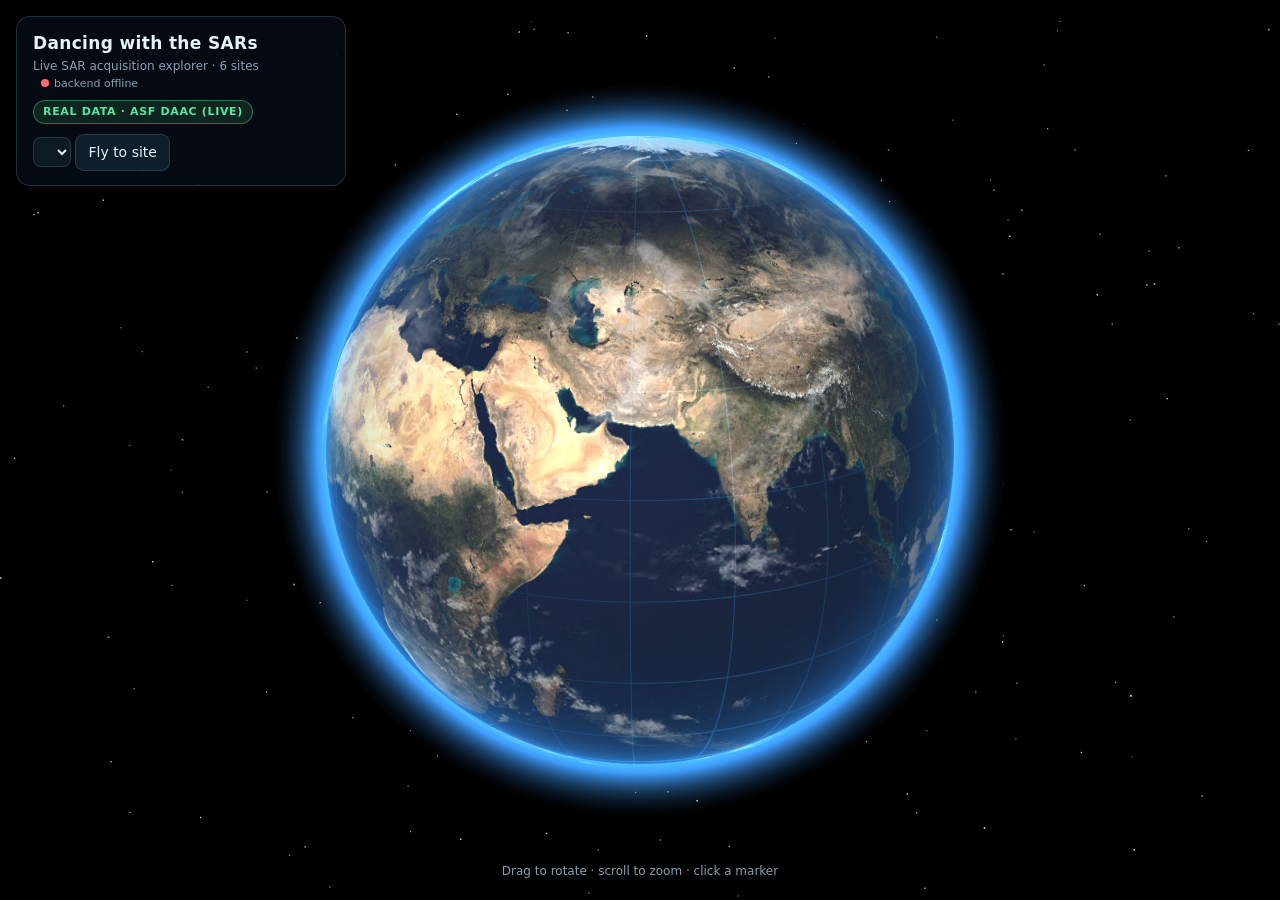
==== frontend/index.html @ d41fe9fa "Initial commit" ====
<!DOCTYPE html>
<html lang="en"><head><meta charset="utf-8">
<meta name="viewport" content="width=device-width,initial-scale=1">
<meta name="description" content="Interactive 3D globe exploring real Sentinel-1 / NISAR SAR acquisitions and NASA OPERA surface-water imagery.">
<meta name="theme-color" content="#04070d">
<link rel="icon" href="data:image/svg+xml,%3Csvg xmlns='http://www.w3.org/2000/svg' viewBox='0 0 32 32'%3E%3Ccircle cx='16' cy='16' r='14' fill='%2304070d' stroke='%235fd4ff' stroke-width='2'/%3E%3Cpath d='M4 16h24M16 4a18 18 0 010 24M16 4a18 18 0 000 24' stroke='%235fd4ff' fill='none'/%3E%3C/svg%3E">
<title>Dancing with the SARs · 3D Earth Change Explorer</title>
<style>

:root{--bg:#04070d;--ink:#e6f1f8;--mut:#86a0b3;--acc:#5fd4ff;--glass:rgba(9,17,29,.64);--line:rgba(120,190,230,.2)}
*{box-sizing:border-box}
html,body{margin:0;height:100%;background:var(--bg);color:var(--ink);font:14px/1.45 system-ui,-apple-system,"Segoe UI",Roboto,sans-serif;overflow:hidden}
#gl{position:fixed;inset:0;display:block;cursor:grab;touch-action:none}
#gl:active{cursor:grabbing}
.glass{position:fixed;background:var(--glass);backdrop-filter:blur(14px);-webkit-backdrop-filter:blur(14px);border:1px solid var(--line);border-radius:14px;padding:14px 16px}
#head{top:16px;left:16px;max-width:330px}
h1{margin:0 0 2px;font-size:17px;letter-spacing:.02em}
.sub{color:var(--mut);font-size:12px}
#badge{display:inline-block;margin-top:8px;padding:3px 9px;border-radius:99px;font-size:11px;font-weight:600;letter-spacing:.06em;background:rgba(255,184,64,.14);color:#ffb840;border:1px solid rgba(255,184,64,.4)}
#badge.real{background:rgba(80,230,150,.12);color:#58e6a0;border-color:rgba(80,230,150,.4)}
.btn{font:inherit;color:var(--ink);background:rgba(95,212,255,.1);border:1px solid var(--line);border-radius:9px;padding:7px 12px;cursor:pointer;transition:.2s}
.btn:hover{background:rgba(95,212,255,.22)}
.btn.on{background:var(--acc);color:#02121c;border-color:var(--acc);font-weight:600}
#head .btn{margin:10px 6px 0 0}
#side{top:16px;right:16px;width:min(330px,calc(100vw - 32px));opacity:0;pointer-events:none;transform:translateX(24px);transition:.5s}
#side.show{opacity:1;pointer-events:auto;transform:none}
#modes{display:flex;gap:6px;margin-bottom:10px}
#modes .btn{flex:1;padding:6px 4px;font-size:12px}
#map{width:100%;aspect-ratio:1;border-radius:10px;display:block;border:1px solid var(--line);background:#000}
#chart{width:100%;height:96px;margin-top:10px;display:block}
.leg{display:flex;flex-wrap:wrap;gap:4px 12px;margin:8px 0 0;font-size:11px;color:var(--mut)}
.leg i{display:inline-block;width:10px;height:10px;border-radius:3px;margin-right:5px;vertical-align:-1px}
#cap{margin:10px 0 0;font-size:12.5px}
.note{margin:8px 0 0;font-size:11px;color:var(--mut)}
#time{left:50%;bottom:18px;transform:translateX(-50%);width:min(640px,calc(100vw - 32px));display:flex;align-items:center;gap:14px;opacity:0;pointer-events:none;transition:.5s}
#time.show{opacity:1;pointer-events:auto}
#date{min-width:96px;font-variant-numeric:tabular-nums;font-weight:600}
input[type=range]{flex:1;accent-color:var(--acc)}
#lbl{position:fixed;pointer-events:none;font-size:12px;padding:3px 9px;border-radius:7px;background:var(--glass);border:1px solid var(--line);transform:translate(14px,-50%);white-space:nowrap}
#hint{position:fixed;left:50%;bottom:20px;transform:translateX(-50%);color:var(--mut);font-size:12px;transition:.5s}
@media(max-width:760px){#side{top:auto;bottom:84px;right:16px;left:16px;width:auto;max-height:46vh;overflow:auto}#map{max-height:30vh;width:auto;margin:auto}#head{max-width:calc(100vw - 32px)}}

select,.rng{font:inherit;color:var(--ink);background:rgba(95,212,255,.08);border:1px solid var(--line);border-radius:8px;padding:5px 8px}
#pill{display:inline-block;margin-left:8px;font-size:11px;color:var(--mut)}#pill i{display:inline-block;width:8px;height:8px;border-radius:50%;background:#ff6b6b;margin-right:5px}#pill.on i{background:#58e6a0}
.row{display:flex;gap:8px;align-items:center;margin:8px 0}.row .btn{flex:1}
.kpi{display:grid;grid-template-columns:1fr 1fr;gap:8px;margin-top:8px}.kpi div{background:rgba(95,212,255,.07);border:1px solid var(--line);border-radius:9px;padding:8px 10px;font-size:11px;color:var(--mut)}.kpi b{display:block;font-size:18px;color:var(--ink)}
.bar{height:8px;border-radius:5px;background:linear-gradient(90deg,#b2182b,#f7f7f7,#2166ac);margin-top:10px}.bl{display:flex;justify-content:space-between;font-size:10px;color:var(--mut)}
#asfl{font-size:11px;max-height:110px;overflow:auto;margin-top:6px;color:var(--mut)}#asfl div{padding:3px 0;border-bottom:1px solid var(--line)}
.lbl{position:fixed;pointer-events:none;font-size:12px;padding:3px 9px;border-radius:7px;background:var(--glass);border:1px solid var(--line);transform:translate(14px,-50%);white-space:nowrap}
#side{max-height:calc(100vh - 32px);overflow:auto}

.kpi3{grid-template-columns:repeat(3,1fr)}
.kpi b{font-size:16px}
.card{margin-top:10px;background:rgba(95,212,255,.06);border:1px solid var(--line);border-radius:10px;padding:9px 11px;font-size:12px}
.card h3{margin:0 0 5px;font-size:11px;letter-spacing:.08em;text-transform:uppercase;color:var(--acc);font-weight:600}
.card dl{display:grid;grid-template-columns:auto 1fr;gap:2px 10px;margin:0}.card dt{color:var(--mut)}.card dd{margin:0;word-break:break-all}
.card a{color:var(--acc)}
.about{font-size:12px;color:var(--mut);margin:0 0 8px}
.tag{display:inline-block;font-size:10px;padding:1px 7px;border-radius:99px;border:1px solid var(--line);color:var(--mut);margin-left:6px}
#time{flex-direction:column;align-items:stretch;gap:6px;width:min(720px,calc(100vw - 32px))}
#time .tr{display:flex;align-items:center;gap:12px;font-size:12px}
#time .tr label{width:38px;color:var(--mut)}
#time .tr span{min-width:92px;font-variant-numeric:tabular-nums;font-weight:600;text-align:right}
#load{font-size:12px;color:var(--mut);margin:8px 0}
.dot{display:inline-block;width:9px;height:9px;border-radius:2px;margin-right:5px;vertical-align:-1px}

#fmodes{display:flex;gap:6px;margin:6px 0}#fmodes .btn{flex:1;padding:5px 2px;font-size:11px}
#prog{font-size:11px;color:var(--mut);margin:6px 0}
#fchart{width:100%;height:110px;display:block;margin-top:8px}
.chk{font-size:11px;color:var(--mut);display:flex;gap:6px;align-items:center;margin:4px 0}
.chg{color:#ff6b5e}.gain{color:#58e6a0}.warn{color:#ffb840}
.btn:disabled{opacity:.5;cursor:wait}.btn:focus-visible,select:focus-visible,input:focus-visible{outline:2px solid var(--acc);outline-offset:2px}
#err{position:fixed;inset:0;display:none;align-items:center;justify-content:center;text-align:center;padding:24px;background:var(--bg);z-index:9}#err.show{display:flex}
@media(min-width:761px){#time{left:calc(50% - 165px);width:min(720px,calc(100vw - 378px))}}   /* keep clear of the 330px side panel */
@media(max-width:760px){#side{bottom:118px;max-height:44vh}#head{padding:10px 12px}}   /* declared last so it beats the generic #side max-height */
@media(prefers-reduced-motion:reduce){*{transition:none!important}}
</style></head>
<body>
<noscript><p style="padding:24px">This explorer needs JavaScript and WebGL.</p></noscript>
<div id="err" role="alert"><div><h1>WebGL is unavailable</h1><p class="sub">This 3D globe needs a browser with WebGL enabled. Try a current version of Chrome, Edge, Firefox or Safari, or enable hardware acceleration.</p></div></div>
<canvas id="gl" aria-label="3D globe of study sites"></canvas>
<div id="head" class="glass">
  <h1>Dancing with the SARs</h1>
  <div class="sub">Live SAR acquisition explorer · 6 sites <span id="pill"><i></i><span>connecting…</span></span></div>
  <span id="badge" class="real">REAL DATA · ASF DAAC (LIVE)</span><br>
  <select id="sites" aria-label="Study site"></select>
  <button class="btn" id="goto">Fly to site</button><button class="btn" id="back" hidden>← Globe</button>
</div>

<div id="side" class="glass">
  <h1 id="sname" style="font-size:15px;margin-bottom:4px"></h1>
  <p class="about" id="about"></p>
  <div id="load"></div>
  <div id="body" hidden>
    <canvas id="map" width="768" height="768" role="img" aria-label="Site map with satellite footprints and NASA imagery"></canvas>
    <div class="leg" id="leg"></div>
    <div class="card" id="anim">
      <h3>Real-data animation · NASA GIBS</h3>
      <div id="fmodes">
        <button class="btn" data-m="sar">SAR backscatter</button>
        <button class="btn on" data-m="wtr">Water</button>
        <button class="btn" data-m="chg">Change</button>
      </div>
      <label class="chk"><input type="checkbox" id="bgOpt"> Optical context (MODIS true colour, same day)</label>
      <div class="row"><button class="btn" id="loadF">Load frames for this period</button></div>
      <div id="prog"></div>
      <div id="fctl" hidden>
        <div class="row"><input type="range" id="fs" aria-label="Animation frame" min="0" max="0" value="0" step="1" style="flex:1"><span id="fd" style="font-size:12px;min-width:84px;text-align:right"></span></div>
        <div class="leg" id="fleg"></div>
        <div id="fstat" style="margin-top:8px"></div>
        <canvas id="fchart"></canvas>
      </div>
      <p class="note">Source: NASA GIBS · OPERA DSWx-S1 &amp; RTC-S1 (NASA JPL), contains modified Copernicus Sentinel data (ESA). SAR and Water modes show NASA’s rendering unmodified; Change is computed from consecutive NASA water maps on pixels valid in both. Frames use ~58 m pixels; compare only like-for-like geometry (same orbit track) for the most reliable change.</p>
    </div>
    <div class="kpi kpi3"><div>Acquisitions<b id="k1">–</b></div><div>Avg revisit<b id="k2">–</b></div><div>Span<b id="k3">–</b></div></div>
    <canvas id="chart"></canvas>
    <div class="card" id="between"></div>
    <div class="card" id="acq"></div>
  </div>
  <p class="note" id="note"></p>
</div>

<div id="time" class="glass">
  <div class="tr"><button class="btn" id="play" aria-label="Play or pause the animation">▶</button>
    <label>From</label><input type="range" id="sa" aria-label="Period start" min="0" max="0" value="0" step="1"><span id="da"></span></div>
  <div class="tr"><span style="min-width:36px;visibility:hidden">.</span>
    <label>To</label><input type="range" id="sb" aria-label="Period end" min="0" max="0" value="0" step="1"><span id="db"></span></div>
</div>
<div id="hint">Drag to rotate · scroll to zoom · click a marker</div>

<script src="vendor/three.min.js"></script>
<script>
const API_BASE = location.protocol==='file:' ? 'http://127.0.0.1:8000' : '';
const TEX = 'assets/textures/';
const D2R = Math.PI/180, $ = id => document.getElementById(id);
const esc = v => String(v==null?'':v).replace(/[&<>"']/g,c=>({'&':'&amp;','<':'&lt;','>':'&gt;','"':'&quot;',"'":'&#39;'}[c]));
const safeUrl = u => /^https?:\/\//i.test(u||'') ? esc(u) : '';
const P = (lat,lon,r=1) => new THREE.Vector3(r*Math.cos(lat*D2R)*Math.sin(lon*D2R), r*Math.sin(lat*D2R), r*Math.cos(lat*D2R)*Math.cos(lon*D2R));
const prep = s => {const [w,so,e,n]=s.bbox.split(',').map(Number); return {...s,b:{w,s:so,e,n}};};
let SITES = [];

/* ---------- renderer / scene ---------- */
let renderer;
try{ renderer = new THREE.WebGLRenderer({canvas:$('gl'), antialias:true}); }
catch(e){ $('err').classList.add('show'); throw e; }
renderer.setPixelRatio(Math.min(devicePixelRatio,2));
const scene = new THREE.Scene();
const cam = new THREE.PerspectiveCamera(45, 1, .0008, 200);
const aniso = renderer.capabilities.getMaxAnisotropy();
const dark = () => {const t=new THREE.DataTexture(new Uint8Array([3,8,16,255]),1,1,THREE.RGBAFormat);t.needsUpdate=true;return t;};
const loadTex = (file,u,key) => new THREE.TextureLoader().load(TEX+file, t=>{t.anisotropy=aniso;t.generateMipmaps=true;t.minFilter=THREE.LinearMipmapLinearFilter;u[key].value=t;});

const SUN = new THREE.Vector3(.8,.4,.6).normalize();
const U = {uDay:{value:dark()},uSpec:{value:dark()},uNight:{value:dark()},uSun:{value:SUN},uCam:{value:new THREE.Vector3()},uTime:{value:0}};
loadTex('earth_atmos_2048.jpg',U,'uDay'); loadTex('earth_specular_2048.jpg',U,'uSpec'); loadTex('earth_lights_2048.png',U,'uNight');
const earth = new THREE.Mesh(new THREE.SphereGeometry(1,192,128), new THREE.ShaderMaterial({
  extensions:{derivatives:true}, uniforms:U,
  vertexShader:`varying vec3 vN;varying vec3 vNV;varying vec3 vVP;
    void main(){vN=normalize(position);vNV=normalize(normalMatrix*normal);vec4 mv=modelViewMatrix*vec4(position,1.);vVP=-mv.xyz;gl_Position=projectionMatrix*mv;}`,
  fragmentShader:`uniform sampler2D uDay,uSpec,uNight;uniform vec3 uSun,uCam;uniform float uTime;
    varying vec3 vN;varying vec3 vNV;varying vec3 vVP;
    void main(){
      float lat=asin(clamp(vN.y,-1.,1.)),lon=atan(vN.x,vN.z);
      vec2 uv=vec2(lon/6.2831853+.5,lat/3.1415926+.5);
      vec3 day=texture2D(uDay,uv).rgb; float spc=texture2D(uSpec,uv).r; vec3 nite=texture2D(uNight,uv).rgb;
      float ndl=dot(vN,uSun); float dm=smoothstep(-.1,.2,ndl);
      vec3 V=normalize(uCam-vN); vec3 Hh=normalize(uSun+V);
      float sp=pow(max(dot(vN,Hh),0.),70.)*spc;
      vec3 lit=day*(.05+1.12*max(ndl,0.))+vec3(1.,.93,.8)*sp*.8;
      vec3 dim=day*.025+nite*vec3(1.25,.95,.55)*1.5;
      vec3 col=mix(dim,lit,dm);
      float tw=1.-smoothstep(0.,.35,ndl+.1); col+=vec3(.9,.35,.15)*tw*dm*.06;      // sunset glow
      vec2 g=vec2(lon,lat)*57.29578/15.; vec2 f=abs(fract(g-.5)-.5)/fwidth(g);
      float line=1.-min(min(f.x,f.y),1.);
      float d=abs(atan(sin(lon-uTime*.35),cos(lon-uTime*.35))); float sw=exp(-d*d*9.);
      col+=vec3(.1,.55,.8)*line*(.07+.18*sw);
      float fr=pow(1.-abs(dot(normalize(vVP),vNV)),3.);
      col+=vec3(.2,.6,1.)*fr*(.25+.75*dm)*.9;
      gl_FragColor=vec4(col,1.);}`}));
scene.add(earth);

const sunLight = new THREE.DirectionalLight(0xfff2dd,1.25); sunLight.position.copy(SUN).multiplyScalar(10); scene.add(sunLight);
scene.add(new THREE.AmbientLight(0x223344,.35));
const clouds = new THREE.Mesh(new THREE.SphereGeometry(1.012,128,96), new THREE.MeshLambertMaterial({transparent:true,opacity:.55,depthWrite:false}));
new THREE.TextureLoader().load(TEX+'earth_clouds_1024.png', t=>{t.anisotropy=aniso;clouds.material.map=t;clouds.material.alphaMap=t;clouds.material.needsUpdate=true;});
scene.add(clouds);
scene.add(new THREE.Mesh(new THREE.SphereGeometry(1.15,64,48), new THREE.ShaderMaterial({
  transparent:true, side:THREE.BackSide, blending:THREE.AdditiveBlending, depthWrite:false,
  vertexShader:`varying vec3 vn;void main(){vn=normalize(normalMatrix*normal);gl_Position=projectionMatrix*modelViewMatrix*vec4(position,1.);}`,
  fragmentShader:`varying vec3 vn;void main(){float i=pow(max(.0,.66-dot(vn,vec3(0.,0.,1.))),3.);gl_FragColor=vec4(.25,.62,1.,1.)*i*1.7;}`})));
{ const n=3200,a=new Float32Array(n*3),c=new Float32Array(n*3);
  for(let i=0;i<n;i++){const u=Math.random()*2-1,t=Math.random()*6.283,r=60+Math.random()*20,s=Math.sqrt(1-u*u),k=.55+Math.random()*.45;
    a.set([r*s*Math.cos(t),r*u,r*s*Math.sin(t)],i*3);c.set([k*(.8+Math.random()*.2),k*.9,k],i*3);}
  const g=new THREE.BufferGeometry();g.setAttribute('position',new THREE.BufferAttribute(a,3));g.setAttribute('color',new THREE.BufferAttribute(c,3));
  scene.add(new THREE.Points(g,new THREE.PointsMaterial({vertexColors:true,size:.2,transparent:true,opacity:.9})));}

/* ---------- markers (one per site) + draped scene patch ---------- */
const mk = [], ringM = () => new THREE.MeshBasicMaterial({color:0x5fd4ff,transparent:true,side:THREE.DoubleSide,depthWrite:false});
function buildMarkers(){
  mk.forEach(m=>{scene.remove(m.g);m.el.remove();}); mk.length=0;
  SITES.forEach(s=>{
    const g=new THREE.Group(), pos=P(s.lat,s.lon,1.003), out=P(s.lat,s.lon,2);
    const r1=new THREE.Mesh(new THREE.RingGeometry(.011,.015,48),ringM()), r2=new THREE.Mesh(new THREE.RingGeometry(.011,.014,48),ringM());
    [r1,r2].forEach(r=>{r.position.copy(pos);r.lookAt(out);g.add(r);});
    g.add(new THREE.Line(new THREE.BufferGeometry().setFromPoints([P(s.lat,s.lon,1),P(s.lat,s.lon,1.1)]),new THREE.LineBasicMaterial({color:0x5fd4ff,transparent:true,opacity:.8})));
    const hit=new THREE.Mesh(new THREE.SphereGeometry(.05,12,8),new THREE.MeshBasicMaterial({visible:false})); hit.position.copy(pos); hit.userData.site=s; g.add(hit);
    const el=document.createElement('div'); el.className='lbl'; el.textContent=s.name; document.body.appendChild(el);
    scene.add(g); mk.push({g,s,r1,r2,hit,pos,el});
  });
  $('sites').innerHTML=SITES.map(s=>`<option value="${esc(s.id)}">${esc(s.name)}</option>`).join('');
}
const patch=new THREE.Mesh(new THREE.BufferGeometry(), new THREE.MeshBasicMaterial({map:null,transparent:true,opacity:0,depthWrite:false,side:THREE.DoubleSide}));
const frame=new THREE.LineLoop(new THREE.BufferGeometry(), new THREE.LineBasicMaterial({color:0x5fd4ff,transparent:true,opacity:0}));
scene.add(patch,frame);
function setPatch(b){ // curved patch that follows the globe between the real lat/lon bounds
  const n=28,pos=[],uv=[],idx=[],edge=[];
  for(let j=0;j<=n;j++)for(let i=0;i<=n;i++){const lat=b.n+(b.s-b.n)*j/n,lon=b.w+(b.e-b.w)*i/n;
    const p=P(lat,lon,1.0006);pos.push(p.x,p.y,p.z);uv.push(i/n,1-j/n);
    if(j===0||i===n||j===n||i===0)edge.push([j,i,p]);}
  for(let j=0;j<n;j++)for(let i=0;i<n;i++){const a=j*(n+1)+i,c=a+n+1;idx.push(a,c,a+1,a+1,c,c+1);}
  patch.geometry.dispose();const g=new THREE.BufferGeometry();
  g.setAttribute('position',new THREE.Float32BufferAttribute(pos,3));g.setAttribute('uv',new THREE.Float32BufferAttribute(uv,2));g.setIndex(idx);patch.geometry=g;
  const ring=[];for(let i=0;i<=n;i++)ring.push(P(b.n+(b.s-b.n)*0,b.w+(b.e-b.w)*i/n,1.0008));
  for(let j=1;j<=n;j++)ring.push(P(b.n+(b.s-b.n)*j/n,b.e,1.0008));
  for(let i=n-1;i>=0;i--)ring.push(P(b.s,b.w+(b.e-b.w)*i/n,1.0008));
  for(let j=n-1;j>0;j--)ring.push(P(b.n+(b.s-b.n)*j/n,b.w,1.0008));
  frame.geometry.dispose();frame.geometry=new THREE.BufferGeometry().setFromPoints(ring);
}

/* ---------- camera orbit ---------- */
const S={yaw:60*D2R,pitch:22*D2R,dist:3.6,tgt:null,drag:false,moved:0,last:0,vy:0,vp:0,site:null};
const placeCam=()=>{cam.position.set(S.dist*Math.cos(S.pitch)*Math.sin(S.yaw),S.dist*Math.sin(S.pitch),S.dist*Math.cos(S.pitch)*Math.cos(S.yaw));cam.lookAt(0,0,0);};
const cvs=$('gl');
const ptrs=new Map();let pinch=0;
cvs.addEventListener('pointerdown',e=>{ptrs.set(e.pointerId,[e.clientX,e.clientY]);S.drag=true;S.moved=0;S.tgt=null;try{cvs.setPointerCapture(e.pointerId);}catch(_){}S.px=e.clientX;S.py=e.clientY;pinch=0;});
cvs.addEventListener('pointermove',e=>{if(!S.drag)return;
  if(ptrs.has(e.pointerId))ptrs.set(e.pointerId,[e.clientX,e.clientY]);
  if(ptrs.size>=2){const [a,b]=[...ptrs.values()],d=Math.hypot(a[0]-b[0],a[1]-b[1]);
    if(pinch>0&&d>0){S.dist=Math.max(1.002,Math.min(7,1+(S.dist-1)*pinch/d));S.tgt=null;}pinch=d;S.moved+=10;S.last=performance.now();return;}
  const dx=e.clientX-S.px,dy=e.clientY-S.py;S.px=e.clientX;S.py=e.clientY;S.moved+=Math.abs(dx)+Math.abs(dy);
  const k=Math.max(.00025,Math.min(S.dist-1,2)*.0045);S.vy=-dx*k;S.vp=dy*k;S.yaw+=S.vy;S.pitch=Math.max(-1.45,Math.min(1.45,S.pitch+S.vp));S.last=performance.now();});
cvs.addEventListener('pointerup',e=>{ptrs.delete(e.pointerId);if(ptrs.size===0){S.drag=false;if(S.moved<5)pick(e);}else{pinch=0;const r=[...ptrs.values()][0];S.px=r[0];S.py=r[1];}});
cvs.addEventListener('pointercancel',e=>{ptrs.delete(e.pointerId);if(ptrs.size===0)S.drag=false;});
cvs.addEventListener('wheel',e=>{e.preventDefault();S.dist=Math.max(1.002,Math.min(7,1+(S.dist-1)*Math.exp(e.deltaY*.0015)));S.tgt=null;S.last=performance.now();},{passive:false});
const ray=new THREE.Raycaster(),v2=new THREE.Vector2();
function pick(e){if(S.dist<1.3)return;v2.set(e.clientX/innerWidth*2-1,-(e.clientY/innerHeight)*2+1);ray.setFromCamera(v2,cam);
  const h=ray.intersectObjects([...mk.map(m=>m.hit),earth])[0]; if(h&&h.object.userData.site)selectSite(h.object.userData.site);}
function flyTo(lat,lon,dist){let ty=lon*D2R;while(ty-S.yaw>Math.PI)ty-=2*Math.PI;while(ty-S.yaw<-Math.PI)ty+=2*Math.PI;S.tgt={yaw:ty,pitch:lat*D2R,dist};}
const siteDist=b=>1.004+Math.max(b.e-b.w,b.n-b.s)*D2R*2.6;
const PLAT={'Sentinel-1':'#5fd4ff','NISAR':'#ffb840'}, pcol=p=>PLAT[p]||'#58e6a0';
const mapCv=$('map');
let TL=[], ia=0, ib=0, playing=null, loadId=0;
const D=t=>new Date(t), day=864e5;
const fmt=t=>D(t).toLocaleDateString('en-GB',{day:'2-digit',month:'short',year:'numeric',timeZone:'UTC'});
const bboxCenter=b=>[(b.s+b.n)/2,(b.w+b.e)/2];

function selectSite(s){
  if(!s)return;
  stop();resetFrames('');S.site=s;$('sites').value=s.id;$('sname').innerHTML=`${esc(s.name)}<span class="tag">${esc(s.country||'')}</span>`;
  $('about').textContent=(s.kind?s.kind+' — ':'')+(s.about||'');setPatch(s.b);
  $('side').classList.add('show');$('time').classList.remove('show');$('body').hidden=true;
  $('goto').hidden=true;$('back').hidden=false;$('hint').style.opacity=0;$('note').textContent='';
  flyTo(s.lat,s.lon,siteDist(s.b));loadTimeline(s);
}
function leave(){S.site=null;stop();resetFrames('');$('side').classList.remove('show');$('time').classList.remove('show');$('goto').hidden=false;$('back').hidden=true;$('hint').style.opacity=1;S.tgt={yaw:S.yaw,pitch:22*D2R,dist:3.6};}
$('goto').onclick=()=>{if(!SITES.length){$('note').textContent='Sites are not loaded yet — is the backend running?';loadSites();return;}selectSite(SITES.find(s=>s.id===$('sites').value)||SITES[0]);};
$('sites').onchange=()=>{if(S.site)selectSite(SITES.find(s=>s.id===$('sites').value));};
$('back').onclick=leave;

/* ---------- live timeline from the backend (ASF DAAC) ---------- */
const api=(p,o)=>fetch(API_BASE+p,o).then(async r=>{if(!r.ok){const e=await r.json().catch(()=>({}));throw new Error(e.detail||('HTTP '+r.status));}return r.json();});
async function loadTimeline(s){
  const id=++loadId;TL=[];$('load').textContent='Querying ASF DAAC for real SAR acquisitions…';
  try{
    const j=await api('/api/timeline?site='+encodeURIComponent(s.id));
    if(id!==loadId)return;
    TL=j.acquisitions||[];
    if(!TL.length){$('load').textContent='ASF returned no acquisitions for this site and period.';return;}
    $('load').textContent='';$('body').hidden=false;$('time').classList.add('show');
    ['sa','sb'].forEach(k=>{$(k).max=TL.length-1;});
    ia=0;ib=TL.length-1;
    const errs=Object.entries(j.errors||{});
    $('note').textContent=`${j.count} granules from ${j.source}, fetched ${new Date(j.fetched_at).toLocaleTimeString()}.`+(errs.length?` Unavailable: ${errs.map(e=>e[0]).join(', ')}.`:'');
    drawAll();
  }catch(e){if(id===loadId)$('load').textContent='Could not load live SAR data: '+e.message;}
}

/* ---------- drawing ---------- */
const mx=mapCv.getContext('2d'), mapTex=new THREE.CanvasTexture(mapCv); mapTex.anisotropy=8; patch.material.map=mapTex;patch.material.needsUpdate=true;
function drawMap(){
  const b=S.site.b,W=mapCv.width,X=lon=>(lon-b.w)/(b.e-b.w)*W,Y=lat=>(b.n-lat)/(b.n-b.s)*W;
  mx.clearRect(0,0,W,W);mx.fillStyle='rgba(4,12,22,.55)';mx.fillRect(0,0,W,W);
  const path=f=>{mx.beginPath();f.forEach(([lo,la],i)=>i?mx.lineTo(X(lo),Y(la)):mx.moveTo(X(lo),Y(la)));mx.closePath();};
  for(let i=ia;i<=ib;i++){const a=TL[i];if(!a.footprint.length)continue;path(a.footprint);mx.fillStyle=pcol(a.platform)+'1a';mx.fill();}
  const cur=TL[ib];
  if(cur&&cur.footprint.length){path(cur.footprint);mx.fillStyle=pcol(cur.platform)+'55';mx.fill();mx.lineWidth=5;mx.strokeStyle=pcol(cur.platform);mx.stroke();}
  mx.strokeStyle='rgba(255,255,255,.35)';mx.lineWidth=1;mx.setLineDash([6,6]);mx.strokeRect(1,1,W-2,W-2);mx.setLineDash([]);
  mx.fillStyle='#fff';mx.beginPath();mx.arc(W/2,W/2,5,0,7);mx.fill();
  mapTex.needsUpdate=true;
}
function drawChart(){
  const cv=$('chart'),dpr=devicePixelRatio||1,w=cv.clientWidth,h=cv.clientHeight;if(!w)return;
  cv.width=w*dpr;cv.height=h*dpr;const c=cv.getContext('2d');c.scale(dpr,dpr);
  const t0=D(TL[0].time).getTime(),t1=D(TL[TL.length-1].time).getTime(),span=Math.max(t1-t0,1),nb=Math.min(24,Math.max(6,Math.round(span/(14*day))));
  const bins=Array.from({length:nb},()=>({'Sentinel-1':0,'NISAR':0,o:0}));
  TL.forEach(a=>{const k=Math.min(nb-1,Math.floor((D(a.time)-t0)/span*nb));bins[k][PLAT[a.platform]?a.platform:'o']++;});
  const mx2=Math.max(...bins.map(x=>x['Sentinel-1']+x.NISAR+x.o))||1,bw=(w-16)/nb,base=h-16,X=t=>8+(D(t)-t0)/span*(w-16);
  c.fillStyle='rgba(95,212,255,.12)';c.fillRect(X(TL[ia].time),0,Math.max(2,X(TL[ib].time)-X(TL[ia].time)),base);
  bins.forEach((x,i)=>{let y=base;[['Sentinel-1',x['Sentinel-1']],['NISAR',x.NISAR],['o',x.o]].forEach(([p,n])=>{const hh=n/mx2*(base-6);y-=hh;c.fillStyle=pcol(p);c.fillRect(8+i*bw+1,y,bw-2,hh);});});
  c.strokeStyle='#fff';c.lineWidth=1.5;[ia,ib].forEach(i=>{c.beginPath();c.moveTo(X(TL[i].time),2);c.lineTo(X(TL[i].time),base);c.stroke();});
  c.fillStyle='#86a0b3';c.font='10px system-ui';c.fillText('acquisitions over time · '+fmt(TL[0].time)+' → '+fmt(TL[TL.length-1].time),8,h-3);
}
const row=(k,v,raw)=>v==null||v===''?'':`<dt>${k}</dt><dd>${raw?v:esc(v)}</dd>`;
function drawInfo(){
  const A=TL[ia],B=TL[ib],sel=TL.slice(ia,ib+1),n=sel.length;
  const days=(D(B.time)-D(A.time))/day,cnt={};sel.forEach(x=>cnt[x.platform]=(cnt[x.platform]||0)+1);
  const gaps=sel.slice(1).map((x,i)=>(D(x.time)-D(sel[i].time))/day),avg=gaps.length?gaps.reduce((p,q)=>p+q,0)/gaps.length:null;
  const geo=[...new Set(sel.map(x=>x.direction).filter(Boolean))],paths=[...new Set(sel.map(x=>x.path).filter(v=>v!=null))];
  const tAll=(D(TL[TL.length-1].time)-D(TL[0].time))/day,gAll=TL.length>1?tAll/(TL.length-1):null;
  $('k1').textContent=TL.length;$('k2').textContent=gAll?gAll.toFixed(1)+' d':'–';$('k3').textContent=Math.round(tAll)+' d';
  $('leg').innerHTML=Object.keys(PLAT).map(p=>`<span><i style="background:${PLAT[p]}"></i>${p}</span>`).join('')+'<span><i style="background:#fff"></i>site centre</span>';
  $('between').innerHTML=`<h3>Between ${fmt(A.time)} and ${fmt(B.time)}</h3><dl>`+
    row('Interval',days.toFixed(days%1?1:0)+' days')+row('Acquisitions',n+' ('+Object.entries(cnt).map(([k,v])=>v+' '+k).join(', ')+')')+
    row('Mean revisit',avg!=null?avg.toFixed(1)+' days':'–')+row('Longest gap',gaps.length?Math.max(...gaps).toFixed(0)+' days':'–')+
    row('Orbit pass',geo.join(' / ')||'–')+row('Track(s)',paths.slice(0,8).join(', ')+(paths.length>8?' …':''))+'</dl>';
  $('acq').innerHTML=`<h3><span class="dot" style="background:${pcol(B.platform)}"></span>Acquisition at “To” date</h3><dl>`+
    row('Time (UTC)',B.time.replace('T',' ').slice(0,19))+row('Platform',B.platform)+row('Level',B.level)+row('Beam mode',B.mode)+row('Polarization',B.pol)+
    row('Direction',B.direction)+row('Path / frame',(B.path??'–')+' / '+(B.frame??'–'))+row('Orbit',B.orbit)+row('Size',B.size_mb?B.size_mb+' MB':null)+row('Granule',B.id)+
    (safeUrl(B.url)?`<dt>Data</dt><dd><a href="${safeUrl(B.url)}" target="_blank" rel="noopener noreferrer">Download from ASF</a></dd>`:'')+'</dl>';
  $('da').textContent=fmt(A.time);$('db').textContent=fmt(B.time);$('sa').value=ia;$('sb').value=ib;
}
function drawAll(){(FR.length&&!loading&&FR[fi])?renderFrame():drawMap();drawChart();drawInfo();}
function invalidate(){ if(!FR.length&&!loading)return; resetFrames('Period changed — press “Load frames” to rebuild the animation.'); }
$('sa').oninput=e=>{ia=Math.min(+e.target.value,ib);invalidate();drawAll();};
$('sb').oninput=e=>{ib=Math.max(+e.target.value,ia);invalidate();drawAll();};
function stop(){if(playing){clearInterval(playing);playing=null;}$('play').textContent='▶';}
$('play').onclick=()=>{ if(playing)return stop();
  if(loading){$('prog').textContent='Frames are still loading — playback starts once they are ready.';return;}
  const okIdx=FR.map((f,i)=>f.ok?i:-1).filter(i=>i>=0);
  if(!okIdx.length){$('prog').textContent='Load frames first, then press play.';return;}
  $('play').textContent='❚❚';
  const next=()=>{const n=okIdx.find(i=>i>fi);if(n==null){stop();return;}fi=n;showFrame();};
  if(!okIdx.some(i=>i>fi)){fi=okIdx[0];showFrame();}   // finished: restart from the first valid frame
  playing=setInterval(next,900);};

/* ====================================================================
   Real-data animation. Every pixel shown in "SAR backscatter" and "Water"
   modes is NASA's own GIBS rendering (OPERA RTC-S1 / DSWx-S1), unmodified.
   The "Change" mode is a *computed* comparison of two consecutive NASA
   water classifications, restricted to pixels valid in both.
   ==================================================================== */
const SZ=768;
let FR=[], fi=0, fmode='wtr', fToken=0, loading=false;
function setLoading(b){loading=b;$('loadF').disabled=b;$('loadF').textContent=b?'Loading…':'Load frames for this period';}
/* Cancel any in-flight load and clear frames; ALWAYS releases the Load button (it used to stay disabled). */
function resetFrames(msg){fToken++;FR=[];fi=0;stop();setLoading(false);$('fctl').hidden=true;$('prog').textContent=msg||'';}
const oc2=document.createElement('canvas');oc2.width=oc2.height=SZ;
const octx=oc2.getContext('2d',{willReadFrequently:true});
const gibsUrl=(layer,s,date)=>`${API_BASE}/api/gibs?layer=${layer}&bbox=${s.b.w},${s.b.s},${s.b.e},${s.b.n}&date=${date}&size=${SZ}`;
/* Fetch one frame image. 404/422 = NASA has no product that day (final, not retried);
   timeouts / 5xx / network errors are retried once. Never hangs: every attempt is aborted after 60 s. */
async function loadImage(url){
  for(let attempt=0;attempt<2;attempt++){
    const ctl=new AbortController(),t=setTimeout(()=>ctl.abort(),60000);
    try{
      const r=await fetch(url,{signal:ctl.signal});
      if(r.status===404||r.status===422)return null;
      if(!r.ok)throw new Error('HTTP '+r.status);
      return await createImageBitmap(await r.blob());
    }catch(e){ if(attempt)return null; await new Promise(r=>setTimeout(r,700)); }
    finally{clearTimeout(t);}
  }
  return null;
}
const px=img=>{octx.clearRect(0,0,SZ,SZ);octx.drawImage(img,0,0,SZ,SZ);return octx.getImageData(0,0,SZ,SZ).data;};
function footprintMask(acqs,b){
  octx.clearRect(0,0,SZ,SZ);octx.fillStyle='#000';
  acqs.forEach(a=>{if(!a.footprint||!a.footprint.length)return;octx.beginPath();
    a.footprint.forEach(([lo,la],i)=>{const x=(lo-b.w)/(b.e-b.w)*SZ,y=(b.n-la)/(b.n-b.s)*SZ;i?octx.lineTo(x,y):octx.moveTo(x,y);});octx.closePath();octx.fill();});
  const d=octx.getImageData(0,0,SZ,SZ).data,m=new Uint8Array(SZ*SZ);for(let k=0;k<m.length;k++)m[k]=d[k*4+3]>0?1:0;return m;
}
/* Classify NASA's DSWx-S1 colours: blue = open water, green = inundated vegetation (GIBS legend). */
function classify(d){const c=new Uint8Array(SZ*SZ);
  for(let k=0;k<c.length;k++){const o=k*4,a=d[o+3];if(a<20)continue;const r=d[o],g=d[o+1],bl=d[o+2];
    if(bl>=r+30&&bl>=g+10)c[k]=1;else if(g>=r+30&&g>=bl+30)c[k]=2;else c[k]=3;}return c;}
const hasData=d=>{const m=new Uint8Array(SZ*SZ);for(let k=0;k<m.length;k++)m[k]=d[k*4+3]>20?1:0;return m;};

function framesForPeriod(){
  const mp=new Map();
  for(let i=ia;i<=ib;i++){const a=TL[i];if(!/^Sentinel-1/i.test(a.platform||''))continue;const d=a.time.slice(0,10);if(!mp.has(d))mp.set(d,[]);mp.get(d).push(a);}
  return [...mp.entries()].map(([date,acqs])=>({date,acqs}));
}
async function buildFrame(f,s,useBg){
  try{await buildFrameInner(f,s,useBg);}
  catch(e){console.error('frame failed',f.date,e);f.ok=false;f.reason='Could not process this date ('+(e&&e.message||'error')+').';}
}
async function buildFrameInner(f,s,useBg){
  const [rtc,wtr,base]=await Promise.all([loadImage(gibsUrl('rtc',s,f.date)),loadImage(gibsUrl('wtr',s,f.date)),useBg?loadImage(gibsUrl('true',s,f.date)):null]);
  f.rtc=rtc;f.wtr=wtr;f.base=base;f.ok=false;
  if(!rtc&&!wtr){f.reason='NASA has no OPERA product for this day yet (or the layer has no data here).';return;}
  const fp=footprintMask(f.acqs,s.b),rA=rtc?hasData(px(rtc)):null,wD=wtr?px(wtr):null,wA=wD?hasData(wD):null;
  f.cls=wD?classify(wD):new Uint8Array(SZ*SZ);
  f.valid=new Uint8Array(SZ*SZ);let v=0;
  for(let k=0;k<f.valid.length;k++){if(fp[k]&&((rA&&rA[k])||(wA&&wA[k]))){f.valid[k]=1;v++;}}
  if(!v){f.reason='Images returned, but no valid SAR pixels inside the acquisition footprint.';return;}
  const b=s.b,kmLat=(b.n-b.s)*111.32,kmLon=(b.e-b.w)*111.32*Math.cos((b.n+b.s)/2*D2R);f.pxKm2=kmLat*kmLon/(SZ*SZ);
  let w1=0,w2=0;for(let k=0;k<f.valid.length;k++)if(f.valid[k]){if(f.cls[k]===1)w1++;else if(f.cls[k]===2)w2++;}
  f.cover=v/(SZ*SZ);f.open=w1*f.pxKm2;f.iv=w2*f.pxKm2;f.water=f.open+f.iv;f.validKm2=v*f.pxKm2;f.waterPct=(w1+w2)/v*100;f.hasWtr=!!wtr;f.ok=true;
}
function computeChanges(){
  let prev=null;
  FR.forEach(f=>{f.chg=null;if(!f.ok||!f.hasWtr)return;
    if(prev){const n=SZ*SZ,cc=new Uint8Array(n);let nw=0,lo=0,pe=0,cm=0;
      for(let k=0;k<n;k++){if(!(f.valid[k]&&prev.valid[k]))continue;cm++;const a=prev.cls[k]===1||prev.cls[k]===2,b=f.cls[k]===1||f.cls[k]===2;
        if(b&&!a){cc[k]=1;nw++;}else if(a&&!b){cc[k]=2;lo++;}else if(a&&b){cc[k]=3;pe++;}}
      f.chg={cc,prevDate:prev.date,days:(D(f.date)-D(prev.date))/day,newKm2:nw*f.pxKm2,lostKm2:lo*f.pxKm2,persistKm2:pe*f.pxKm2,commonKm2:cm*f.pxKm2,net:(nw-lo)*f.pxKm2};}
    if(f.cover>=.5)prev=f;});
}
async function loadFrames(){
  const s=S.site;if(!s||!TL.length||loading)return;stop();
  let list=framesForPeriod();
  if(!list.length){$('prog').textContent='No Sentinel-1 acquisitions in this period — widen From/To.';return;}
  let cut='';if(list.length>40){cut=` (showing the latest 40 of ${list.length}; narrow the period for the rest)`;list=list.slice(-40);}
  const tok=++fToken,useBg=$('bgOpt').checked;FR=list;fi=0;setLoading(true);$('fctl').hidden=true;
  let done=0;const total=list.length,q=[...list];
  $('prog').textContent=`Fetching NASA imagery… 0/${total}`+cut;
  try{
    const worker=async()=>{while(q.length&&tok===fToken){const f=q.shift();await buildFrame(f,s,useBg);if(tok!==fToken)return;done++;$('prog').textContent=`Fetching NASA imagery… ${done}/${total}`+cut;}};
    await Promise.all([worker(),worker(),worker(),worker()]);
    if(tok!==fToken)return;                 // superseded: resetFrames() already released the button
    computeChanges();
    const ok=FR.filter(f=>f.ok).length;
    $('prog').textContent=`${ok} of ${total} dates have NASA SAR data`+cut+'.';
    if(ok){$('fs').max=FR.length-1;fi=Math.max(0,FR.findIndex(f=>f.ok));$('fctl').hidden=false;showFrame();}
  }catch(e){
    console.error(e);if(tok===fToken)$('prog').textContent='Frame loading failed: '+(e&&e.message||e);
  }finally{ if(tok===fToken)setLoading(false); }
}
$('loadF').onclick=loadFrames;
$('fs').oninput=e=>{stop();fi=+e.target.value;showFrame();};
document.querySelectorAll('#fmodes .btn').forEach(b=>b.onclick=()=>{document.querySelectorAll('#fmodes .btn').forEach(x=>x.classList.remove('on'));b.classList.add('on');fmode=b.dataset.m;if(FR.length)showFrame();});
$('bgOpt').onchange=()=>{if(FR.length)$('prog').textContent='Optical context changed — press “Load frames” to apply.';};

function renderFrame(){
  const f=FR[fi],W=SZ;if(mapCv.width!==W){mapCv.width=mapCv.height=W;}
  mx.clearRect(0,0,W,W);mx.fillStyle='#050b14';mx.fillRect(0,0,W,W);
  if(!f||!f.ok){mx.fillStyle='#86a0b3';mx.font='22px system-ui';mx.textAlign='center';mx.fillText('No NASA SAR data for this date',W/2,W/2);mx.textAlign='start';mapTex.needsUpdate=true;return;}
  if(fmode==='sar'){if(f.rtc)mx.drawImage(f.rtc,0,0,W,W);}
  else if(fmode==='wtr'){if(f.base)mx.drawImage(f.base,0,0,W,W);if(f.wtr)mx.drawImage(f.wtr,0,0,W,W);}
  else{
    if(f.base){mx.globalAlpha=.55;mx.drawImage(f.base,0,0,W,W);mx.globalAlpha=1;}
    if(f.chg){const id=octx.createImageData(W,W),d=id.data,cc=f.chg.cc;
      for(let k=0;k<cc.length;k++){const c=cc[k];if(!c)continue;const o=k*4;
        if(c===1){d[o]=255;d[o+1]=59;d[o+2]=48;d[o+3]=235;}else if(c===2){d[o]=255;d[o+1]=210;d[o+2]=63;d[o+3]=235;}else{d[o]=58;d[o+1]=160;d[o+2]=255;d[o+3]=130;}}
      octx.putImageData(id,0,0);mx.drawImage(oc2,0,0);}
    else{mx.fillStyle='#86a0b3';mx.font='20px system-ui';mx.textAlign='center';mx.fillText('First valid date — nothing earlier to compare',W/2,W/2);mx.textAlign='start';}
  }
  mx.strokeStyle='rgba(255,255,255,.35)';mx.setLineDash([8,8]);mx.strokeRect(1,1,W-2,W-2);mx.setLineDash([]);
  mapTex.needsUpdate=true;
}
const LEGF={sar:[['#9aa7b4','Backscatter (NASA RTC-S1 false colour)']],wtr:[['#1648ff','Open water'],['#27c25a','Inundated vegetation'],['#aab4bd','Masked']],chg:[['#ff3b30','New water'],['#ffd23f','Water lost'],['#3aa0ff','Unchanged water']]};
const km=v=>v>=100?v.toFixed(0):v.toFixed(1);
function showFrame(){
  const f=FR[fi];if(!f)return;$('fs').value=fi;$('fd').textContent=fmt(f.date);
  $('fleg').innerHTML=LEGF[fmode].map(l=>`<span><i style="background:${l[0]}"></i>${l[1]}</span>`).join('');
  const sensors=[...new Set(f.acqs.map(a=>`${a.platform||'S1'} ${(a.direction||'').slice(0,4).toLowerCase()||''} · track ${a.path??'–'}`))].map(esc).join('<br>');
  let h=`<dl>${row('Date',f.date)}${row('Sentinel-1 pass',sensors,1)}`;
  if(!f.ok){h+=row('Status',`<span class="warn">${esc(f.reason||'No data')}</span>`,1)+'</dl>';}
  else{
    h+=row('Data coverage',(f.cover*100).toFixed(0)+'% of site'+(f.cover<.8?' <span class="warn">(partial swath)</span>':''),1)+
       row('Open water',km(f.open)+' km²')+row('Inundated veg.',km(f.iv)+' km²')+row('Water of valid area',f.waterPct.toFixed(1)+'%');
    if(f.chg){const c=f.chg,pct=c.commonKm2?c.net/c.commonKm2*100:0;
      h+=row('Since '+c.prevDate,`${c.days.toFixed(0)} days`)+row('New water',`<span class="chg">+${km(c.newKm2)} km²</span>`,1)+row('Water lost',`<span class="gain">−${km(c.lostKm2)} km²</span>`,1)+
         row('Net change',`${c.net>=0?'+':'−'}${km(Math.abs(c.net))} km² (${pct>=0?'+':'−'}${Math.abs(pct).toFixed(1)}% of compared area)`);}
    h+='</dl>';
  }
  $('fstat').innerHTML=h;drawFChart();renderFrame();
}
function drawFChart(){
  const cv=$('fchart'),dpr=devicePixelRatio||1,w=cv.clientWidth,h=cv.clientHeight;if(!w||!FR.length)return;
  cv.width=w*dpr;cv.height=h*dpr;const c=cv.getContext('2d');c.scale(dpr,dpr);
  const t0=D(FR[0].date).getTime(),t1=D(FR[FR.length-1].date).getTime(),sp=Math.max(t1-t0,1),X=t=>14+(D(t)-t0)/sp*(w-28);
  const pts=FR.filter(f=>f.ok&&f.hasWtr),mx2=Math.max(...pts.map(f=>f.water),1)*1.15,base=h-20,Y=v=>base-v/mx2*(base-8);
  c.strokeStyle='rgba(120,190,230,.2)';c.beginPath();c.moveTo(8,base);c.lineTo(w-8,base);c.stroke();
  c.strokeStyle='#5fd4ff';c.lineWidth=2;c.beginPath();pts.forEach((f,i)=>i?c.lineTo(X(f.date),Y(f.water)):c.moveTo(X(f.date),Y(f.water)));c.stroke();
  pts.forEach(f=>{c.beginPath();c.arc(X(f.date),Y(f.water),3.5,0,7);if(f.cover>=.8){c.fillStyle='#5fd4ff';c.fill();}else{c.strokeStyle='#ffb840';c.lineWidth=1.5;c.stroke();}});
  const cur=FR[fi];c.strokeStyle='rgba(255,255,255,.6)';c.lineWidth=1;c.beginPath();c.moveTo(X(cur.date),2);c.lineTo(X(cur.date),base);c.stroke();
  c.fillStyle='#86a0b3';c.font='10px system-ui';c.fillText('surface water km² (open + inundated veg.) · hollow = partial swath',8,h-5);
  c.fillText(Math.round(mx2/1.15)+' km²',w-52,12);
}
addEventListener('resize',()=>{renderer.setSize(innerWidth,innerHeight);cam.aspect=innerWidth/innerHeight;cam.updateProjectionMatrix();if(S.site&&TL.length){drawChart();if(FR.length)drawFChart();}});

api('/api/health').then(h=>{$('pill').className='on';$('pill').lastChild.textContent='backend live'+(h.earthdata_token_configured?' · Earthdata':'');}).catch(()=>{$('pill').lastChild.textContent='backend offline';$('note').textContent='Start the backend (run.sh) so live SAR data can load.';});
let siteTries=0;
function loadSites(){api('/api/sites').then(j=>{if(Array.isArray(j)&&j.length){SITES=j.map(prep);buildMarkers();$('note').textContent='';}})
  .catch(()=>{if(++siteTries<6)setTimeout(loadSites,2000*siteTries);else $('note').textContent='Could not load study sites. Start the backend (run.sh / run.bat) and reload.';});}
loadSites();

/* ---------- loop ---------- */
const clock=new THREE.Clock(),tmp=new THREE.Vector3(),REDUCED=matchMedia('(prefers-reduced-motion: reduce)').matches;
function frameLoop(){
  requestAnimationFrame(frameLoop);   // schedule first: an error below must never freeze the globe
  try{ tick(); }catch(e){ if(!frameLoop.warned){frameLoop.warned=1;console.error('render error',e);} }
}
function tick(){
  const t=clock.getElapsedTime();U.uTime.value=t;U.uCam.value.copy(cam.position).normalize();clouds.rotation.y=t*.004;
  const pulse=(t%2)/2;mk.forEach(m=>{m.r2.scale.setScalar(1+pulse*3.2);m.r2.material.opacity=.7*(1-pulse);m.r1.material.opacity=.9;});
  if(S.tgt){const k=.05;S.yaw+=(S.tgt.yaw-S.yaw)*k;S.pitch+=(S.tgt.pitch-S.pitch)*k;S.dist=1+(S.dist-1)*Math.pow((S.tgt.dist-1)/(S.dist-1),k);
    if(Math.abs(S.tgt.yaw-S.yaw)+Math.abs(S.tgt.pitch-S.pitch)+Math.abs(S.tgt.dist-S.dist)<.0005)S.tgt=null;}
  else if(!S.drag){if(Math.abs(S.vy)>1e-6){S.yaw+=S.vy;S.pitch=Math.max(-1.45,Math.min(1.45,S.pitch+S.vp));S.vy*=.94;S.vp*=.94;}
    else if(!S.site&&!REDUCED&&performance.now()-S.last>4000)S.yaw+=.0012;}
  const show=S.site?Math.max(0,Math.min(1,(1.12-S.dist)/.06)):0;patch.material.opacity=show*.95;frame.material.opacity=S.site?Math.min(1,(1.6-S.dist)/.3):0;
  if(!isFinite(S.yaw)||!isFinite(S.pitch)||!isFinite(S.dist)){S.yaw=60*D2R;S.pitch=22*D2R;S.dist=3.6;S.tgt=null;S.vy=S.vp=0;}
  placeCam();renderer.render(scene,cam);
  mk.forEach(m=>{tmp.copy(m.pos).project(cam);const f=m.pos.clone().normalize().dot(cam.position.clone().normalize())>.2;
    m.el.hidden=!f||S.dist<1.4||!!S.site;m.el.style.left=((tmp.x+1)/2*innerWidth)+'px';m.el.style.top=((1-tmp.y)/2*innerHeight)+'px';});
}
buildMarkers();dispatchEvent(new Event('resize'));frameLoop();
</script>
</body></html>
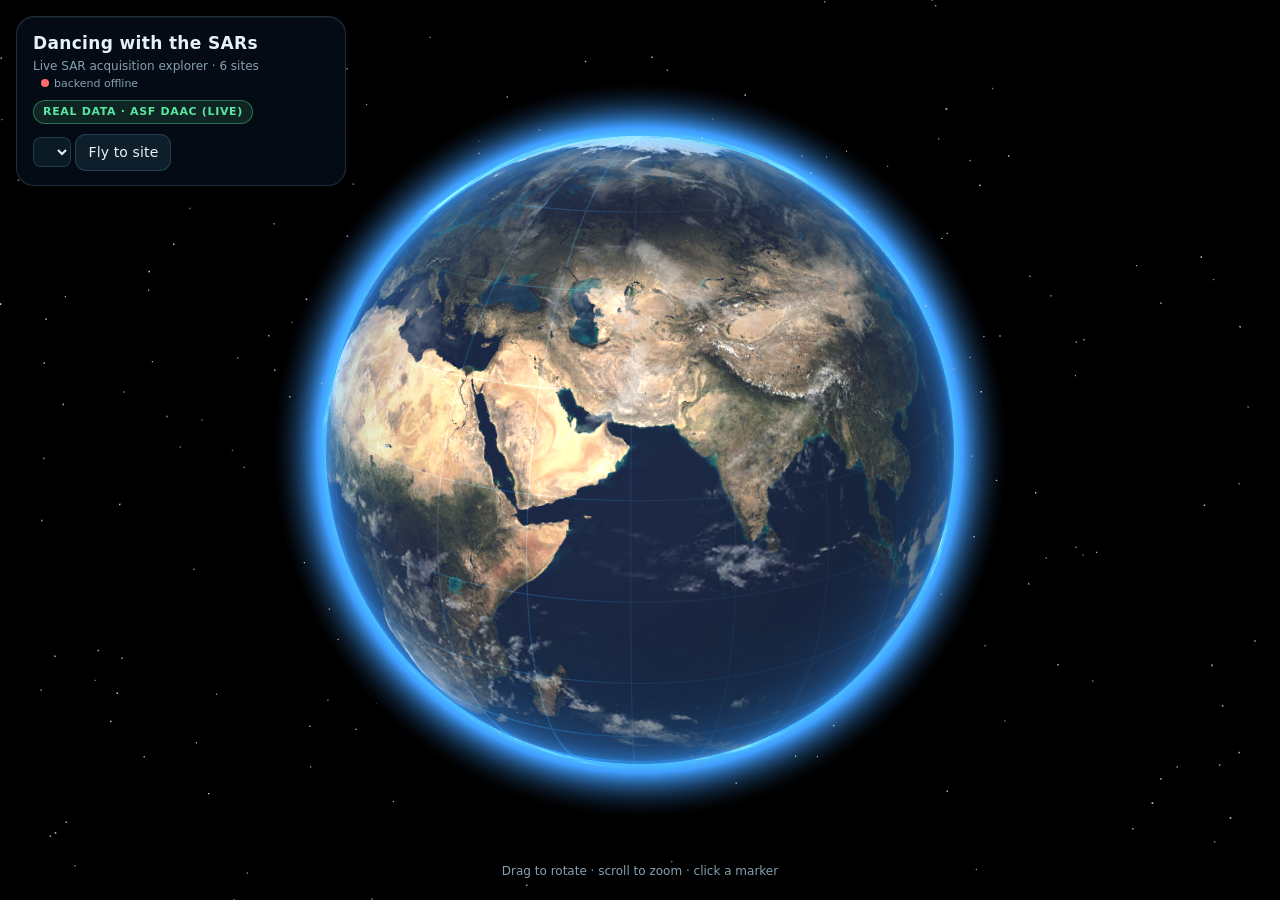
==== commit 7b96de63: "Update Dancing with the SARs to v0.6.2 and add Vercel deployment configuration" ====
--- a/frontend/index.html
+++ b/frontend/index.html
@@ -71,6 +71,51 @@
 .chg{color:#ff6b5e}.gain{color:#58e6a0}.warn{color:#ffb840}
 .btn:disabled{opacity:.5;cursor:wait}.btn:focus-visible,select:focus-visible,input:focus-visible{outline:2px solid var(--acc);outline-offset:2px}
 #err{position:fixed;inset:0;display:none;align-items:center;justify-content:center;text-align:center;padding:24px;background:var(--bg);z-index:9}#err.show{display:flex}
+
+#fcmodes{display:flex;gap:6px;margin:6px 0}#fcmodes .btn{flex:1;padding:5px 2px;font-size:11px}
+.tbl{width:100%;border-collapse:collapse;font-size:11px;margin-top:4px}.tbl td,.tbl th{padding:2px 4px;border-bottom:1px solid var(--line);text-align:right;font-weight:400}
+.tbl th{color:var(--mut)}.tbl th:first-child,.tbl td:first-child{text-align:left}.tbl tr.best td{color:var(--acc);font-weight:600}
+.pill2{display:inline-block;font-size:10px;font-weight:600;padding:1px 8px;border-radius:99px;letter-spacing:.04em}
+.pill2.ok{background:rgba(80,230,150,.12);color:#58e6a0;border:1px solid rgba(80,230,150,.4)}.pill2.lo{background:rgba(255,184,64,.14);color:#ffb840;border:1px solid rgba(255,184,64,.4)}
+
+/* ===== v0.6.1 visual refresh + time-lapse theatre ===== */
+:root{--glass:rgba(8,15,27,.74)}
+.glass{box-shadow:0 12px 44px rgba(0,0,0,.38),inset 0 1px 0 rgba(255,255,255,.05);border-radius:18px}
+.btn{border-radius:11px;font-weight:500;letter-spacing:.01em}.btn:hover{transform:translateY(-1px)}
+.btn.primary{background:linear-gradient(135deg,#5fd4ff,#7a8cff);color:#04101c;border-color:transparent;font-weight:650;box-shadow:0 6px 22px rgba(95,212,255,.28)}.btn.primary:hover{filter:brightness(1.09)}
+.card{background:linear-gradient(180deg,rgba(95,212,255,.08),rgba(95,212,255,.025));border-radius:14px;padding:12px 14px}
+#fc{border-color:rgba(255,160,70,.38);background:linear-gradient(180deg,rgba(255,150,60,.1),rgba(95,212,255,.025))}
+#fc h3{color:#ffb070;font-size:13.5px;letter-spacing:.01em;text-transform:none}
+.pbar{height:6px;border-radius:9px;background:rgba(255,255,255,.08);overflow:hidden;margin:8px 0}.pbar i{display:block;height:100%;width:0;background:linear-gradient(90deg,#5fd4ff,#ffb070);transition:width .6s}
+.pbar.ind i{width:38%;animation:ind 1.1s ease-in-out infinite alternate}@keyframes ind{to{margin-left:62%}}
+ul.plain{margin:8px 0;padding-left:18px}ul.plain li{margin:6px 0;font-size:12.5px;line-height:1.5}
+.trust{font-size:12.5px;line-height:1.5;margin:8px 0}.trust .pill2{margin-right:6px}
+details summary{cursor:pointer;color:var(--mut);font-size:11.5px;margin-top:8px}
+#th{position:fixed;inset:0;z-index:30;display:none;align-items:center;justify-content:center;background:radial-gradient(circle at 28% 18%,rgba(12,34,56,.93),rgba(2,5,10,.975));-webkit-backdrop-filter:blur(12px);backdrop-filter:blur(12px);opacity:0;transition:opacity .5s ease}
+#th.show{display:flex}#th.vis{opacity:1}
+.thbox{display:flex;gap:26px;align-items:center;max-width:96vw;max-height:98vh;padding:14px;transform:scale(.97);transition:transform .6s cubic-bezier(.2,.8,.2,1)}#th.vis .thbox{transform:none}
+#tc{border-radius:20px;box-shadow:0 0 0 1px var(--line),0 30px 90px rgba(0,0,0,.65),0 0 70px rgba(95,212,255,.14);background:#050b14;display:block;flex:none}
+.thside{width:330px;max-height:94vh;overflow:auto;display:flex;flex-direction:column;gap:11px;padding-right:4px}
+.thhead{display:flex;justify-content:space-between;align-items:flex-start;gap:10px}
+.bigdate{font-size:21px;font-weight:650;letter-spacing:.01em;font-variant-numeric:tabular-nums}
+.chip{display:inline-block;padding:4px 12px;border-radius:99px;font-size:11px;font-weight:700;letter-spacing:.09em;transition:.4s}
+.chip.obs{background:rgba(80,230,150,.13);color:#58e6a0;border:1px solid rgba(80,230,150,.45)}
+.chip.fc{background:rgba(255,122,40,.16);color:#ffa05c;border:1px solid rgba(255,122,40,.55)}
+.chip.map{background:rgba(95,212,255,.12);color:var(--acc);border:1px solid rgba(95,212,255,.4)}
+.bignum b{font-size:50px;line-height:1;font-weight:700;font-variant-numeric:tabular-nums}.bignum span{margin-left:8px;color:var(--mut);font-size:13px}
+.thtext{margin:0;font-size:13.5px;line-height:1.55;min-height:62px}
+#thTabs{display:flex;gap:6px}#thTabs .btn{flex:1;padding:6px 2px;font-size:11.5px}
+.thtrackw{position:relative;height:26px}
+#thTrack{position:absolute;left:0;right:0;top:9px;height:8px;border-radius:6px;overflow:hidden;display:flex}
+.seg.o{background:linear-gradient(90deg,#17408f,#5fd4ff)}.seg.f{background:repeating-linear-gradient(135deg,#ff7a28 0 6px,#ffb070 6px 12px)}
+#thS{position:absolute;inset:0;width:100%;margin:0;background:transparent;-webkit-appearance:none;appearance:none;cursor:pointer}
+#thS::-webkit-slider-runnable-track{background:transparent;height:26px}#thS::-moz-range-track{background:transparent}
+#thS::-webkit-slider-thumb{-webkit-appearance:none;width:18px;height:18px;margin-top:4px;border-radius:50%;background:#fff;box-shadow:0 0 0 5px rgba(95,212,255,.35)}
+#thS::-moz-range-thumb{width:18px;height:18px;border:0;border-radius:50%;background:#fff;box-shadow:0 0 0 5px rgba(95,212,255,.35)}
+.thlabels{display:flex;justify-content:space-between;font-size:10.5px;color:var(--mut);margin-top:-2px}
+#thChart{width:100%;height:96px;display:block}
+@media(max-width:900px){.thbox{flex-direction:column;overflow:auto;align-items:stretch;gap:14px}.thside{width:auto;max-height:none}#tc{align-self:center}}
+@media(prefers-reduced-motion:reduce){#th,.thbox,.chip{transition:none}.pbar.ind i{animation:none}}
 @media(min-width:761px){#time{left:calc(50% - 165px);width:min(720px,calc(100vw - 378px))}}   /* keep clear of the 330px side panel */
 @media(max-width:760px){#side{bottom:118px;max-height:44vh}#head{padding:10px 12px}}   /* declared last so it beats the generic #side max-height */
 @media(prefers-reduced-motion:reduce){*{transition:none!important}}
@@ -112,6 +157,21 @@
       </div>
       <p class="note">Source: NASA GIBS · OPERA DSWx-S1 &amp; RTC-S1 (NASA JPL), contains modified Copernicus Sentinel data (ESA). SAR and Water modes show NASA’s rendering unmodified; Change is computed from consecutive NASA water maps on pixels valid in both. Frames use ~58 m pixels; compare only like-for-like geometry (same orbit track) for the most reliable change.</p>
     </div>
+    <div class="card" id="fc">
+      <h3>🔮 What will the water look like next?</h3>
+      <p class="note" style="margin:0 0 8px">We study real NASA satellite pictures of this place, learn when and where water appears, and predict the coming months.</p>
+      <div class="row"><select id="fcLook" aria-label="How much history to learn from"><option value="365">Learn from 1 year</option><option value="730" selected>Learn from 2 years</option><option value="1095">Learn from 3 years (best)</option></select>
+        <select id="fcHor" aria-label="How far ahead to predict"><option value="48">Predict 2 months</option><option value="96" selected>Predict 3 months</option><option value="192">Predict 6 months</option><option value="365">Predict 1 year</option></select></div>
+      <div class="row"><button class="btn primary" id="fcGo">✨ Show me the future</button></div>
+      <div class="pbar" id="fcBarW" hidden><i id="fcBar"></i></div>
+      <div id="fcProg" class="note"></div>
+      <div id="fcOut" hidden>
+        <button class="btn primary" id="fcWatch" style="width:100%;margin:6px 0 4px">▶ Watch the time-lapse</button>
+        <div id="fcPlain"></div>
+        <canvas id="fcChart" style="width:100%;height:120px;display:block;margin-top:8px" aria-label="Chart of water over time"></canvas>
+        <details><summary>Technical details (for scientists)</summary><div id="fcModel"></div></details>
+      </div>
+    </div>
     <div class="kpi kpi3"><div>Acquisitions<b id="k1">–</b></div><div>Avg revisit<b id="k2">–</b></div><div>Span<b id="k3">–</b></div></div>
     <canvas id="chart"></canvas>
     <div class="card" id="between"></div>
@@ -128,6 +188,24 @@
 </div>
 <div id="hint">Drag to rotate · scroll to zoom · click a marker</div>
 
+<div id="th" role="dialog" aria-modal="true" aria-label="Time-lapse of water over time">
+ <div class="thbox">
+  <canvas id="tc"></canvas>
+  <div class="thside">
+    <div class="thhead"><div><div class="sub" id="thSite"></div><div id="thDate" class="bigdate"></div></div><button class="btn" id="thClose" aria-label="Close time-lapse">✕</button></div>
+    <div><span id="thChip" class="chip"></span></div>
+    <div class="bignum"><b id="thBig">–</b><span id="thUnit"></span></div>
+    <p id="thText" class="thtext"></p>
+    <div id="thTabs"><button class="btn on" data-m="seq">Time-lapse</button><button class="btn" data-m="cls">Water zones</button><button class="btn" data-m="trend">Changing areas</button></div>
+    <div class="leg" id="thLeg"></div>
+    <div id="thTl"><div class="thtrackw"><div id="thTrack"><div class="seg o" id="segO"></div><div class="seg f" id="segF"></div></div><input type="range" id="thS" min="0" max="0" step="0.01" value="0" aria-label="Move through time"></div>
+    <div class="thlabels"><span>Real satellite pictures</span><span>Prediction</span></div></div>
+    <div class="row"><button class="btn primary" id="thPlay" aria-label="Play or pause" style="flex:0 0 58px">❚❚</button><select id="thSpeed" aria-label="Speed"><option value=".6">Slow</option><option value="1" selected>Normal</option><option value="2">Fast</option></select></div>
+    <canvas id="thChart" aria-label="Water over time"></canvas>
+    <p class="note">Space = play / pause · ← → = step · Esc = close</p>
+  </div>
+ </div>
+</div>
 <script src="vendor/three.min.js"></script>
 <script>
 const API_BASE = location.protocol==='file:' ? 'http://127.0.0.1:8000' : '';
@@ -256,13 +334,13 @@
 
 function selectSite(s){
   if(!s)return;
-  stop();resetFrames('');S.site=s;$('sites').value=s.id;$('sname').innerHTML=`${esc(s.name)}<span class="tag">${esc(s.country||'')}</span>`;
+  stop();resetFrames('');resetFC();S.site=s;$('sites').value=s.id;$('sname').innerHTML=`${esc(s.name)}<span class="tag">${esc(s.country||'')}</span>`;
   $('about').textContent=(s.kind?s.kind+' — ':'')+(s.about||'');setPatch(s.b);
   $('side').classList.add('show');$('time').classList.remove('show');$('body').hidden=true;
   $('goto').hidden=true;$('back').hidden=false;$('hint').style.opacity=0;$('note').textContent='';
   flyTo(s.lat,s.lon,siteDist(s.b));loadTimeline(s);
 }
-function leave(){S.site=null;stop();resetFrames('');$('side').classList.remove('show');$('time').classList.remove('show');$('goto').hidden=false;$('back').hidden=true;$('hint').style.opacity=1;S.tgt={yaw:S.yaw,pitch:22*D2R,dist:3.6};}
+function leave(){S.site=null;stop();resetFrames('');resetFC();$('side').classList.remove('show');$('time').classList.remove('show');$('goto').hidden=false;$('back').hidden=true;$('hint').style.opacity=1;S.tgt={yaw:S.yaw,pitch:22*D2R,dist:3.6};}
 $('goto').onclick=()=>{if(!SITES.length){$('note').textContent='Sites are not loaded yet — is the backend running?';loadSites();return;}selectSite(SITES.find(s=>s.id===$('sites').value)||SITES[0]);};
 $('sites').onchange=()=>{if(S.site)selectSite(SITES.find(s=>s.id===$('sites').value));};
 $('back').onclick=leave;
@@ -287,16 +365,51 @@
 
 /* ---------- drawing ---------- */
 const mx=mapCv.getContext('2d'), mapTex=new THREE.CanvasTexture(mapCv); mapTex.anisotropy=8; patch.material.map=mapTex;patch.material.needsUpdate=true;
+/* Site map: NASA true-colour imagery underneath (GIBS), thin outlines for every pass in range, only the
+   selected pass filled. (v0.6.0 filled every footprint, so large NISAR scenes stacked into one solid slab.) */
+const HIDE={},MAPBG=new Map(),day0Of=a=>a.time.slice(0,10);let mapBgKey='';
+function mapBg(){
+  const s=S.site,a=TL[ib];if(!s||!a)return null;
+  const day0=a.time.slice(0,10),key=s.id+'|'+Math.floor(D(day0Of(a)).getTime()/(30*day));mapBgKey=key;
+  if(MAPBG.has(key))return MAPBG.get(key)||null;
+  if(MAPBG.size>30)MAPBG.delete(MAPBG.keys().next().value);
+  MAPBG.set(key,null);
+  (async()=>{
+    for(let k=0;k<4;k++){                       // today's MODIS mosaic may not exist yet: step back a few days
+      const d=new Date(D(day0).getTime()-k*day).toISOString().slice(0,10),im=await loadImage(gibsUrl('true',s,d));
+      if(im){MAPBG.set(key,im);if(mapBgKey===key&&S.site===s&&!(fcActive&&FC)&&!(FR.length&&!loading))drawMap();return;}
+    }
+    MAPBG.set(key,false);
+  })();
+  return null;
+}
 function drawMap(){
   const b=S.site.b,W=mapCv.width,X=lon=>(lon-b.w)/(b.e-b.w)*W,Y=lat=>(b.n-lat)/(b.n-b.s)*W;
-  mx.clearRect(0,0,W,W);mx.fillStyle='rgba(4,12,22,.55)';mx.fillRect(0,0,W,W);
+  mx.save();mx.clearRect(0,0,W,W);mx.fillStyle='#07101b';mx.fillRect(0,0,W,W);
+  mx.imageSmoothingEnabled=true;mx.imageSmoothingQuality='high';
+  const bg=mapBg();if(bg){mx.drawImage(bg,0,0,W,W);mx.fillStyle='rgba(4,10,18,.30)';mx.fillRect(0,0,W,W);}
+  mx.strokeStyle='rgba(180,220,255,.13)';mx.lineWidth=1;
+  for(let k=1;k<4;k++){const p=W*k/4;mx.beginPath();mx.moveTo(p,0);mx.lineTo(p,W);mx.moveTo(0,p);mx.lineTo(W,p);mx.stroke();}
   const path=f=>{mx.beginPath();f.forEach(([lo,la],i)=>i?mx.lineTo(X(lo),Y(la)):mx.moveTo(X(lo),Y(la)));mx.closePath();};
-  for(let i=ia;i<=ib;i++){const a=TL[i];if(!a.footprint.length)continue;path(a.footprint);mx.fillStyle=pcol(a.platform)+'1a';mx.fill();}
+  mx.lineWidth=Math.max(1.2,W/450);let n=0;
+  for(let i=ia;i<=ib;i++){const a=TL[i];if(!a.footprint.length||HIDE[a.platform])continue;n++;path(a.footprint);mx.strokeStyle=pcol(a.platform)+'40';mx.stroke();}
   const cur=TL[ib];
-  if(cur&&cur.footprint.length){path(cur.footprint);mx.fillStyle=pcol(cur.platform)+'55';mx.fill();mx.lineWidth=5;mx.strokeStyle=pcol(cur.platform);mx.stroke();}
-  mx.strokeStyle='rgba(255,255,255,.35)';mx.lineWidth=1;mx.setLineDash([6,6]);mx.strokeRect(1,1,W-2,W-2);mx.setLineDash([]);
-  mx.fillStyle='#fff';mx.beginPath();mx.arc(W/2,W/2,5,0,7);mx.fill();
-  mapTex.needsUpdate=true;
+  if(cur&&cur.footprint.length&&!HIDE[cur.platform]){path(cur.footprint);mx.fillStyle=pcol(cur.platform)+'30';mx.fill();
+    mx.lineWidth=Math.max(2.5,W/190);mx.strokeStyle=pcol(cur.platform);mx.stroke();}
+  // scale bar
+  const kmW=(b.e-b.w)*111.32*Math.cos((b.n+b.s)/2*D2R),nice=[50,20,10,5,2,1].find(v=>v<=kmW*.3)||1,len=nice/kmW*W,pad=W/45;
+  mx.fillStyle='#fff';mx.strokeStyle='#fff';mx.lineWidth=3;mx.font=`600 ${Math.round(W/36)}px system-ui,sans-serif`;mx.textBaseline='bottom';mx.textAlign='right';
+  mx.shadowColor='rgba(0,0,0,.8)';mx.shadowBlur=6;mx.beginPath();mx.moveTo(W-pad-len,W-pad-W/30);mx.lineTo(W-pad-len,W-pad-W/60);mx.lineTo(W-pad,W-pad-W/60);mx.lineTo(W-pad,W-pad-W/30);mx.stroke();
+  mx.fillText(nice+' km',W-pad,W-pad-W/36*.9);
+  // caption chip
+  mx.shadowBlur=0;mx.textAlign='left';mx.textBaseline='middle';
+  const label=`${n} pass${n===1?'':'es'} in range`+(cur?` · latest ${fmt(cur.time)}`:'')+(bg?'':' · loading NASA imagery…'),fs=Math.round(W/34);
+  mx.font=`600 ${fs}px system-ui,sans-serif`;const tw=mx.measureText(label).width+fs*1.6,bh=fs*1.9;
+  mx.fillStyle='rgba(5,11,20,.78)';mx.beginPath();mx.roundRect?mx.roundRect(pad,pad,tw,bh,bh/2):mx.rect(pad,pad,tw,bh);mx.fill();
+  mx.fillStyle='#e6f1f8';mx.fillText(label,pad+fs*.8,pad+bh/2+1);
+  // site centre
+  mx.strokeStyle='#fff';mx.lineWidth=2.5;mx.beginPath();mx.arc(W/2,W/2,W/90,0,7);mx.stroke();mx.fillStyle='#fff';mx.beginPath();mx.arc(W/2,W/2,W/260,0,7);mx.fill();
+  mx.restore();mapTex.needsUpdate=true;
 }
 function drawChart(){
   const cv=$('chart'),dpr=devicePixelRatio||1,w=cv.clientWidth,h=cv.clientHeight;if(!w)return;
@@ -318,7 +431,7 @@
   const geo=[...new Set(sel.map(x=>x.direction).filter(Boolean))],paths=[...new Set(sel.map(x=>x.path).filter(v=>v!=null))];
   const tAll=(D(TL[TL.length-1].time)-D(TL[0].time))/day,gAll=TL.length>1?tAll/(TL.length-1):null;
   $('k1').textContent=TL.length;$('k2').textContent=gAll?gAll.toFixed(1)+' d':'–';$('k3').textContent=Math.round(tAll)+' d';
-  $('leg').innerHTML=Object.keys(PLAT).map(p=>`<span><i style="background:${PLAT[p]}"></i>${p}</span>`).join('')+'<span><i style="background:#fff"></i>site centre</span>';
+  $('leg').innerHTML=Object.keys(PLAT).map(p=>`<span data-p="${p}" title="Click to show / hide" style="cursor:pointer;opacity:${HIDE[p]?.35:1}"><i style="background:${PLAT[p]}"></i>${p}</span>`).join('')+'<span><i style="background:#fff"></i>site centre</span><span style="opacity:.6">(click a satellite to hide it)</span>';
   $('between').innerHTML=`<h3>Between ${fmt(A.time)} and ${fmt(B.time)}</h3><dl>`+
     row('Interval',days.toFixed(days%1?1:0)+' days')+row('Acquisitions',n+' ('+Object.entries(cnt).map(([k,v])=>v+' '+k).join(', ')+')')+
     row('Mean revisit',avg!=null?avg.toFixed(1)+' days':'–')+row('Longest gap',gaps.length?Math.max(...gaps).toFixed(0)+' days':'–')+
@@ -329,7 +442,8 @@
     (safeUrl(B.url)?`<dt>Data</dt><dd><a href="${safeUrl(B.url)}" target="_blank" rel="noopener noreferrer">Download from ASF</a></dd>`:'')+'</dl>';
   $('da').textContent=fmt(A.time);$('db').textContent=fmt(B.time);$('sa').value=ia;$('sb').value=ib;
 }
-function drawAll(){(FR.length&&!loading&&FR[fi])?renderFrame():drawMap();drawChart();drawInfo();}
+$('leg').addEventListener('click',e=>{const sp=e.target.closest('[data-p]');if(!sp||!S.site||!TL.length)return;HIDE[sp.dataset.p]=!HIDE[sp.dataset.p];fcActive=false;drawAll();});
+function drawAll(){fcActive&&FC?paintPatch():(FR.length&&!loading&&FR[fi])?renderFrame():drawMap();drawChart();drawInfo();}
 function invalidate(){ if(!FR.length&&!loading)return; resetFrames('Period changed — press “Load frames” to rebuild the animation.'); }
 $('sa').oninput=e=>{ia=Math.min(+e.target.value,ib);invalidate();drawAll();};
 $('sb').oninput=e=>{ib=Math.max(+e.target.value,ia);invalidate();drawAll();};
@@ -443,10 +557,10 @@
 
 function renderFrame(){
   const f=FR[fi],W=SZ;if(mapCv.width!==W){mapCv.width=mapCv.height=W;}
-  mx.clearRect(0,0,W,W);mx.fillStyle='#050b14';mx.fillRect(0,0,W,W);
+  mx.clearRect(0,0,W,W);mx.fillStyle='#050b14';mx.fillRect(0,0,W,W);mx.imageSmoothingEnabled=true;mx.imageSmoothingQuality='high';
   if(!f||!f.ok){mx.fillStyle='#86a0b3';mx.font='22px system-ui';mx.textAlign='center';mx.fillText('No NASA SAR data for this date',W/2,W/2);mx.textAlign='start';mapTex.needsUpdate=true;return;}
   if(fmode==='sar'){if(f.rtc)mx.drawImage(f.rtc,0,0,W,W);}
-  else if(fmode==='wtr'){if(f.base)mx.drawImage(f.base,0,0,W,W);if(f.wtr)mx.drawImage(f.wtr,0,0,W,W);}
+  else if(fmode==='wtr'){if(f.base)mx.drawImage(f.base,0,0,W,W);else if(f.rtc){mx.filter='grayscale(1) brightness(.85)';mx.drawImage(f.rtc,0,0,W,W);mx.filter='none';}if(f.wtr)mx.drawImage(f.wtr,0,0,W,W);}
   else{
     if(f.base){mx.globalAlpha=.55;mx.drawImage(f.base,0,0,W,W);mx.globalAlpha=1;}
     if(f.chg){const id=octx.createImageData(W,W),d=id.data,cc=f.chg.cc;
@@ -461,6 +575,7 @@
 const LEGF={sar:[['#9aa7b4','Backscatter (NASA RTC-S1 false colour)']],wtr:[['#1648ff','Open water'],['#27c25a','Inundated vegetation'],['#aab4bd','Masked']],chg:[['#ff3b30','New water'],['#ffd23f','Water lost'],['#3aa0ff','Unchanged water']]};
 const km=v=>v>=100?v.toFixed(0):v.toFixed(1);
 function showFrame(){
+  fcActive=false;
   const f=FR[fi];if(!f)return;$('fs').value=fi;$('fd').textContent=fmt(f.date);
   $('fleg').innerHTML=LEGF[fmode].map(l=>`<span><i style="background:${l[0]}"></i>${l[1]}</span>`).join('');
   const sensors=[...new Set(f.acqs.map(a=>`${a.platform||'S1'} ${(a.direction||'').slice(0,4).toLowerCase()||''} · track ${a.path??'–'}`))].map(esc).join('<br>');
@@ -488,6 +603,226 @@
   c.fillStyle='#86a0b3';c.font='10px system-ui';c.fillText('surface water km² (open + inundated veg.) · hollow = partial swath',8,h-5);
   c.fillText(Math.round(mx2/1.15)+' km²',w-52,12);
 }
+
+/* ====================================================================
+   Surface forecast + time-lapse theatre (backend: POST /api/forecast, GET /api/forecast/{job}).
+   Observed frames = NASA OPERA via GIBS on one grid. Forecast frames = statistical prediction,
+   always drawn with a different palette, an orange dashed border and a "PREDICTION" banner.
+   The theatre cross-fades between frames on a requestAnimationFrame clock for smooth motion.
+   ==================================================================== */
+const clamp=(v,a,b)=>Math.max(a,Math.min(b,v));
+const REDUCED2=matchMedia('(prefers-reduced-motion: reduce)').matches;
+let FC=null,fcActive=false,fcTok=0,FCI=null;
+const TH={open:false,pos:0,playing:false,speed:1,mode:'seq',raf:0,last:0,hold:0,k:-1,mode0:'',drag:false};
+const longDate=t=>D(t).toLocaleDateString('en-GB',{day:'numeric',month:'long',year:'numeric',timeZone:'UTC'});
+const dataImg=u=>new Promise(r=>{if(typeof u!=='string'||!u.startsWith('data:image/png;base64,'))return r(null);const i=new Image();i.onload=()=>r(i);i.onerror=()=>r(null);i.src=u;});
+const MONTH=doy=>doy==null?'–':new Date(Date.UTC(2001,0,1+Math.round(doy))).toLocaleDateString('en-GB',{day:'numeric',month:'long',timeZone:'UTC'});
+const PLAIN={
+  cls:[['#1648ff','Water all year round'],['#ffb840','Floods, then dries out each year'],['#8fd3ff','Wet only now and then'],['#2a3340','Almost always dry']],
+  trend:[['#19e3ff','Getting wetter over the years'],['#ff8c32','Getting drier over the years']],
+  obs:[['#2f8cff','Water the satellite saw'],['rgba(0,0,0,.55)','Not seen by the satellite that day']],
+  fc:[['#8fe1ff','Might be under water'],['#143cff','Very likely under water'],['rgba(0,0,0,.55)','Outside the studied area']]};
+
+function resetFC(){fcTok++;closeTheatre(true);FC=null;fcActive=false;FCI=null;$('fcOut').hidden=true;$('fcProg').textContent='';$('fcBarW').hidden=true;$('fcGo').disabled=false;}
+function setBar(frac,indet){const w=$('fcBarW');w.hidden=false;w.classList.toggle('ind',!!indet);$('fcBar').style.width=indet?'':Math.round(clamp(frac,0,1)*100)+'%';}
+$('fcGo').onclick=async()=>{
+  const s=S.site;if(!s)return;resetFC();stop();const tok=fcTok;
+  $('fcGo').disabled=true;$('fcProg').textContent='Contacting NASA…';setBar(.03);
+  try{
+    const q=`site=${encodeURIComponent(s.id)}&lookback_days=${$('fcLook').value}&horizon_days=${$('fcHor').value}`;
+    const j=await api('/api/forecast?'+q,{method:'POST'});
+    for(;;){
+      if(tok!==fcTok)return;
+      const st=await api('/api/forecast/'+encodeURIComponent(j.job));
+      if(tok!==fcTok)return;
+      if(st.state==='done'){$('fcProg').textContent='Preparing the time-lapse…';setBar(.97);await showFC(st.result,tok);break;}
+      const p=st.progress||{};
+      if(/^Fetching/.test(p.stage||'')){$('fcProg').textContent=`Step 1 of 2 · Downloading real NASA satellite pictures (${p.done}/${p.total})… the first run can take a minute.`;setBar(.05+.8*(p.total?p.done/p.total:0));}
+      else{$('fcProg').textContent='Step 2 of 2 · Finding patterns and predicting the future…';setBar(1,true);}
+      await new Promise(r=>setTimeout(r,1000));
+    }
+  }catch(e){if(tok===fcTok){$('fcProg').textContent='Sorry, that did not work: '+e.message;$('fcBarW').hidden=true;}}
+  finally{if(tok===fcTok)$('fcGo').disabled=false;}
+};
+
+async function showFC(res,tok){
+  const m=res.patterns.maps;
+  const [ctx,cls,trend,obs,fc]=await Promise.all([dataImg(m.context),dataImg(m.classes),dataImg(m.trend),
+    Promise.all(res.frames.observed.map(f=>dataImg(f.png))),Promise.all(res.frames.forecast.map(f=>dataImg(f.png)))]);
+  if(tok!==fcTok)return;
+  FCI={ctx,cls,trend,obs,fc};FC=res;
+  FC.seq=[...res.frames.observed.map((f,i)=>({k:'obs',f,i})),...res.frames.forecast.map((f,i)=>({k:'fc',f,i}))];
+  const good=res.frames.observed.filter(f=>f.cover>=.5&&f.water_pct!=null);
+  FC.last=good.length?good[good.length-1]:res.frames.observed[res.frames.observed.length-1];
+  TH.pos=FC.seq.length-1-res.frames.forecast.length;TH.mode='seq';fcActive=true;
+  const d=res.data;
+  $('fcProg').textContent=`Learned from ${d.dates_used} real satellite pictures (${fmt(d.first)} → ${fmt(d.last)}).`;
+  $('fcBarW').hidden=true;$('fcOut').hidden=false;
+  plainCard();drawChart2($('fcChart'),null);paintPatch();
+  openTheatre();
+}
+
+/* ---------- plain-language summary ---------- */
+function plainCard(){
+  const s=FC.patterns.summary,M=s.modelled_km2||1,pc=v=>Math.round(v/M*100),m=FC.model,F=FC.frames.forecast,d=FC.data;
+  const L=[];
+  L.push(`<li><b>${pc(s.permanent)}%</b> of this area is under water almost all year — rivers, lakes or wetlands.</li>`);
+  if(s.seasonal>.01*M)L.push(`<li><b>${pc(s.seasonal)}%</b> fills up and dries out with the seasons`+(s.site_peak_day_of_year!=null?`, usually wettest around <b>${MONTH(s.site_peak_day_of_year)}</b>`:'')+'.</li>');
+  if(s.intermittent>.01*M)L.push(`<li><b>${pc(s.intermittent)}%</b> is only wet now and then — the flood-prone ground.</li>`);
+  if(s.gaining_km2>.005*M||s.drying_km2>.005*M)L.push(`<li>Over the years, <b>${pc(s.gaining_km2)}%</b> has been getting wetter and <b>${pc(s.drying_km2)}%</b> drier.</li>`);
+  const pl=FC.patterns.pulses||[];
+  if(pl.length)L.push(`<li>Unusually high water was seen on ${pl.slice(-3).map(x=>`<b>${esc(fmt(x))}</b>`).join(', ')}.</li>`);
+  let next='';
+  if(F.length){const top=F.reduce((a,b)=>b.water_pct>a.water_pct?b:a),lo=Math.min(...F.map(f=>f.water_pct)),last=FC.last&&FC.last.water_pct;
+    next=`<p class="trust"><b>What we expect:</b> over the next ${F[F.length-1].lead_days} days, water should cover roughly <b>${Math.round(lo)}–${Math.round(top.water_pct)}%</b> of the area, highest around <b>${esc(fmt(top.date))}</b>.`+(last!=null?` The last real picture (${esc(fmt(FC.last.date))}) showed ${Math.round(last)}%.`:'')+'</p>';}
+  const bt=m.backtest,mm=bt&&bt.models,acc=mm&&mm[m.chosen]&&mm[m.chosen].accuracy,accP=mm&&mm.persistence&&mm.persistence.accuracy;
+  let trust=`<p class="trust"><span class="pill2 ${m.reliable?'ok':'lo'}">${m.reliable?'REASONABLY RELIABLE':'TREAT WITH CAUTION'}</span>`;
+  trust+=bt&&acc!=null?`We hid the ${bt.n_test} most recent real pictures, predicted them, and checked. The forecast got <b>${Math.round(acc*100)}%</b> of the map right`+(accP!=null?`, compared with ${Math.round(accP*100)}% for simply assuming “nothing changes”.`:'.'):'There were too few pictures to test the forecast against real data.';
+  trust+=` It is an educated guess from past patterns and cannot foresee unusual storms or dam releases.`;
+  if(d.span_days<300)trust+=' With under a year of pictures it cannot learn the yearly cycle, so this prediction is basic.';
+  trust+='</p>';
+  $('fcPlain').innerHTML=`<ul class="plain">${L.join('')}</ul>${next}${trust}`;
+  let t='';
+  if(bt){const names={climatology:'Average (baseline)',persistence:'Same as last time (baseline)'},mm2=bt.models;
+    t=`<table class="tbl"><tr><th>Method</th><th>Error ↓</th><th>Pixels right</th><th>Water overlap</th></tr>`+Object.keys(mm2).map(k=>`<tr class="${k===m.chosen?'best':''}"><td>${esc(names[k]||k)}${k===m.chosen?' ✓':''}</td><td>${mm2[k].brier.toFixed(3)}</td><td>${(mm2[k].accuracy*100).toFixed(1)}%</td><td>${mm2[k].csi_water==null?'–':mm2[k].csi_water.toFixed(2)}</td></tr>`).join('')+`</table>
+      <p class="note">Trained on the first ${bt.n_train} real dates, scored on the latest ${bt.n_test}. “Error” is the Brier score; “Water overlap” is the critical success index.</p>`;}
+  $('fcModel').innerHTML=`<p class="note" style="margin:6px 0 0">${esc(m.description)} Chosen: <b>${esc(m.chosen)}</b>.</p>${t}${(m.notes||[]).map(n=>`<p class="note">${esc(n)}</p>`).join('')}`;
+}
+
+/* ---------- drawing one (cross-faded) scene ---------- */
+function drawScene(c,w,pos,now){
+  const n=FC.seq.length;pos=clamp(pos,0,n-1);const i=Math.floor(pos),j=Math.min(i+1,n-1),f=pos-i;
+  const e=REDUCED2?Math.round(f):f*f*(3-2*f);
+  c.save();c.fillStyle='#050b14';c.fillRect(0,0,w,w);
+  c.imageSmoothingEnabled=true;c.imageSmoothingQuality='high';
+  if(FCI.ctx)c.drawImage(FCI.ctx,0,0,w,w);
+  const blur=Math.max(1,w/380);
+  const lay=(img,a)=>{if(!img||a<=.004)return;c.globalAlpha=a;c.filter=`blur(${blur}px)`;c.drawImage(img,0,0,w,w);c.filter='none';c.globalAlpha=1;};
+  const A=FC.seq[i],B=FC.seq[j],pick=q=>q.k==='obs'?FCI.obs[q.i]:FCI.fc[q.i];
+  let mix=0,label,dateMs=D(A.f.date).getTime()+(D(B.f.date).getTime()-D(A.f.date).getTime())*e;
+  if(TH.mode==='seq'){
+    lay(pick(A),1-e);if(j!==i)lay(pick(B),e);
+    mix=(A.k==='fc'?1-e:0)+(j!==i&&B.k==='fc'?e:0);
+    label=mix>.5?'◆  PREDICTION · not a photo':'●  REAL SATELLITE PICTURE';
+  }else{lay(TH.mode==='cls'?FCI.cls:FCI.trend,1);label=TH.mode==='cls'?'WHERE WATER TENDS TO BE':'WHERE THINGS ARE CHANGING';}
+  const g=c.createRadialGradient(w/2,w/2,w*.36,w/2,w/2,w*.78);g.addColorStop(0,'rgba(0,0,0,0)');g.addColorStop(1,'rgba(0,0,0,.42)');c.fillStyle=g;c.fillRect(0,0,w,w);
+  if(!REDUCED2&&TH.playing&&c.createConicGradient){
+    const cg=c.createConicGradient(((now||0)/2800)%(2*Math.PI),w/2,w/2);
+    cg.addColorStop(0,'rgba(95,212,255,0)');cg.addColorStop(.86,'rgba(95,212,255,0)');cg.addColorStop(.995,'rgba(95,212,255,.15)');cg.addColorStop(1,'rgba(95,212,255,0)');
+    c.globalCompositeOperation='screen';c.fillStyle=cg;c.fillRect(0,0,w,w);c.globalCompositeOperation='source-over';}
+  const fs=Math.round(w/30),pad=Math.round(w/60);c.font=`700 ${fs}px system-ui,sans-serif`;c.textBaseline='middle';
+  const tw=c.measureText(label).width+pad*2.4,bh=fs*1.9,r=bh/2,x0=pad,y0=pad;
+  c.fillStyle=`rgba(${Math.round(8+247*mix)},${Math.round(16+106*mix)},${Math.round(28+12*mix)},${.82+.12*mix})`;
+  c.beginPath();c.roundRect?c.roundRect(x0,y0,tw,bh,r):c.rect(x0,y0,tw,bh);c.fill();
+  c.fillStyle=mix>.5?'#1d0e00':'#e6f1f8';c.fillText(label,x0+pad*1.2,y0+bh/2+1);
+  const ds=longDate(dateMs);c.font=`600 ${Math.round(fs*.95)}px system-ui,sans-serif`;const dw=c.measureText(ds).width+pad*2.2,dh=fs*1.7;
+  c.fillStyle='rgba(5,11,20,.78)';c.beginPath();c.roundRect?c.roundRect(pad,w-pad-dh,dw,dh,dh/2):c.rect(pad,w-pad-dh,dw,dh);c.fill();
+  c.fillStyle='#e6f1f8';c.fillText(ds,pad*2.1,w-pad-dh/2+1);
+  if(mix>.01){c.strokeStyle=`rgba(255,122,40,${.95*mix})`;c.lineWidth=Math.max(3,w/150);c.setLineDash([w/45,w/80]);c.strokeRect(c.lineWidth/2+1,c.lineWidth/2+1,w-c.lineWidth-2,w-c.lineWidth-2);c.setLineDash([]);}
+  c.restore();return{i,j,e,mix,dateMs};
+}
+function paintPatch(){if(!FC||!FCI)return;if(mapCv.width<512)mapCv.width=mapCv.height=768;const m0=TH.mode;drawScene(mx,mapCv.width,TH.pos,0);mapTex.needsUpdate=true;}
+
+/* ---------- chart (card + theatre) ---------- */
+function drawChart2(cv,info){
+  const dpr=devicePixelRatio||1,w=cv.clientWidth,h=cv.clientHeight;if(!w||!FC)return;
+  if(cv.width!==Math.round(w*dpr)||cv.height!==Math.round(h*dpr)){cv.width=Math.round(w*dpr);cv.height=Math.round(h*dpr);}
+  const c=cv.getContext('2d');c.setTransform(dpr,0,0,dpr,0,0);c.clearRect(0,0,w,h);
+  const ts=FC.patterns.timeseries.filter(t=>t.water_pct!=null),fc=FC.frames.forecast,M=FC.data.modelled_km2;if(!ts.length)return;
+  const pct=k=>k/M*100,top=Math.max(...ts.map(t=>t.water_pct),...fc.map(f=>pct(f.high_km2)),1)*1.12;
+  const t0=D(ts[0].date).getTime(),t1=D(fc.length?fc[fc.length-1].date:ts[ts.length-1].date).getTime(),sp=Math.max(t1-t0,1);
+  const X=d=>10+((typeof d==='number'?d:D(d).getTime())-t0)/sp*(w-20),base=h-18,Y=v=>base-v/top*(base-10);
+  c.strokeStyle='rgba(120,190,230,.2)';c.lineWidth=1;c.beginPath();c.moveTo(8,base);c.lineTo(w-8,base);c.stroke();
+  if(fc.length){const l=ts[ts.length-1],a=[{date:l.date,lo:l.water_pct,hi:l.water_pct,v:l.water_pct},...fc.map(f=>({date:f.date,lo:pct(f.low_km2),hi:pct(f.high_km2),v:f.water_pct}))];
+    c.fillStyle='rgba(255,122,40,.2)';c.beginPath();a.forEach((p,k)=>k?c.lineTo(X(p.date),Y(p.hi)):c.moveTo(X(p.date),Y(p.hi)));[...a].reverse().forEach(p=>c.lineTo(X(p.date),Y(p.lo)));c.closePath();c.fill();
+    c.strokeStyle='#ff8a3d';c.lineWidth=2;c.setLineDash([6,4]);c.beginPath();a.forEach((p,k)=>k?c.lineTo(X(p.date),Y(p.v)):c.moveTo(X(p.date),Y(p.v)));c.stroke();c.setLineDash([]);}
+  c.strokeStyle='#5fd4ff';c.lineWidth=1.6;c.beginPath();ts.forEach((p,k)=>k?c.lineTo(X(p.date),Y(p.water_pct)):c.moveTo(X(p.date),Y(p.water_pct)));c.stroke();
+  ts.forEach(p=>{c.beginPath();c.arc(X(p.date),Y(p.water_pct),2.6,0,7);if(p.cover>=.5){c.fillStyle='#5fd4ff';c.fill();}else{c.strokeStyle='#ffb840';c.lineWidth=1.2;c.stroke();}});
+  if(info){const x=X(info.dateMs);c.strokeStyle='rgba(255,255,255,.85)';c.lineWidth=1.5;c.beginPath();c.moveTo(x,4);c.lineTo(x,base);c.stroke();c.fillStyle='#fff';c.beginPath();c.arc(x,4,3.5,0,7);c.fill();}
+  c.fillStyle='#86a0b3';c.font='10px system-ui';c.textBaseline='alphabetic';c.fillText('Share of the area under water · blue: real pictures · orange: prediction (shaded = likely range)',8,h-5);
+}
+
+/* ---------- theatre ---------- */
+function sizeStage(){
+  const tc=$('tc'),dpr=Math.min(devicePixelRatio||1,2),wide=innerWidth>900;
+  const S=Math.max(240,Math.floor(wide?Math.min(innerHeight*.88,innerWidth-330-110):Math.min(innerWidth-32,innerHeight*.52)));
+  tc.style.width=tc.style.height=S+'px';const px=Math.min(1100,Math.round(S*dpr));if(tc.width!==px)tc.width=tc.height=px;
+}
+function setPlayBtn(){$('thPlay').textContent=TH.playing?'❚❚':'▶';}
+function legendFor(q){return TH.mode==='cls'?PLAIN.cls:TH.mode==='trend'?PLAIN.trend:(q&&q.k==='fc'?PLAIN.fc:PLAIN.obs);}
+function updateInfo(info){
+  const k=Math.round(TH.pos),q=FC.seq[clamp(k,0,FC.seq.length-1)];
+  $('thDate').textContent=TH.mode==='seq'?longDate(info.dateMs):'Big picture';
+  const key=TH.mode+'|'+k;if(key===TH.k)return;TH.k=key;
+  const chip=$('thChip'),M=FC.data.modelled_km2;
+  $('thLeg').innerHTML=legendFor(q).map(l=>`<span><i style="background:${esc(l[0])}"></i>${esc(l[1])}</span>`).join('');
+  if(TH.mode!=='seq'){
+    const s=FC.patterns.summary,pc=v=>Math.round(v/M*100);chip.className='chip map';chip.textContent='PATTERN MAP';
+    $('thBig').textContent=TH.mode==='cls'?pc(s.permanent+s.seasonal)+'%':pc(s.gaining_km2+s.drying_km2)+'%';
+    $('thUnit').textContent=TH.mode==='cls'?'is regularly under water':'is changing over time';
+    $('thText').textContent=TH.mode==='cls'?'Dark blue stays wet all year. Orange floods and dries out with the seasons. Light blue only gets wet occasionally.':'Cyan areas are slowly getting wetter, orange areas are drying out. Only clear, long-term changes are shown.';
+    return;}
+  const f=q.f;
+  if(q.k==='obs'){chip.className='chip obs';chip.textContent='REAL SATELLITE';
+    $('thBig').textContent=f.water_pct==null?'–':Math.round(f.water_pct)+'%';$('thUnit').textContent='under water';
+    $('thText').textContent='This is what NASA’s satellite actually saw on '+longDate(f.date)+'. Blue is water.'+(f.cover<.8?' The satellite only passed over part of the area that day, so the dimmed part is unknown, not dry.':'');}
+  else{chip.className='chip fc';chip.textContent='PREDICTION';
+    $('thBig').textContent=Math.round(f.water_pct)+'%';$('thUnit').textContent='expected under water';
+    const lo=Math.round(f.low_km2/M*100),hi=Math.round(f.high_km2/M*100),last=FC.last&&FC.last.water_pct;
+    let cmp='';if(last!=null){const dd=f.water_pct-last;cmp=Math.abs(dd)<1?' About the same as the last real picture.':` That is ${Math.abs(Math.round(dd))} points ${dd>0?'more':'less'} than the last real picture (${Math.round(last)}%).`;}
+    $('thText').textContent=`Our best guess for ${longDate(f.date)} — likely between ${lo}% and ${hi}%.${cmp} This is a prediction, not a photo.`;}
+}
+function paint(now){
+  const tc=$('tc'),c=tc.getContext('2d');const info=drawScene(c,tc.width,TH.pos,now);
+  if(!TH.drag)$('thS').value=TH.pos;updateInfo(info);drawChart2($('thChart'),info);
+}
+function loop(now){
+  if(!TH.open){TH.raf=0;return;}
+  TH.raf=requestAnimationFrame(loop);
+  const dt=Math.min(.1,(now-TH.last)/1000);TH.last=now;const n=FC.seq.length,nObs=FC.frames.observed.length;
+  if(TH.playing&&TH.mode==='seq'){
+    if(TH.hold>0)TH.hold-=dt;
+    else{const prev=TH.pos,q=FC.seq[Math.min(Math.floor(prev),n-1)];
+      TH.pos+=2.6*TH.speed*(q.k==='fc'?.65:1)*dt;
+      if(prev<nObs-1&&TH.pos>=nObs-1&&nObs<n){TH.pos=nObs-1;TH.hold=1.2;}      // pause on the last real picture
+      if(TH.pos>=n-1){TH.pos=n-1;TH.playing=false;setPlayBtn();}}
+  }
+  paint(now);
+}
+function openTheatre(){
+  if(!FC||TH.open)return;stop();TH.open=true;TH.mode='seq';TH.k=-1;TH.drag=false;
+  document.querySelectorAll('#thTabs .btn').forEach(x=>x.classList.toggle('on',x.dataset.m==='seq'));
+  const nO=FC.frames.observed.length,nF=FC.frames.forecast.length;
+  $('segO').style.flex=Math.max(nO-1,1);$('segF').style.flex=Math.max(nF,1);
+  $('thS').max=FC.seq.length-1;$('thSite').textContent=S.site?S.site.name:'';
+  $('th').classList.add('show');sizeStage();requestAnimationFrame(()=>$('th').classList.add('vis'));
+  TH.pos=0;TH.playing=true;TH.hold=.7;TH.speed=+$('thSpeed').value||1;setPlayBtn();TH.last=performance.now();
+  $('thClose').focus();if(!TH.raf)TH.raf=requestAnimationFrame(loop);
+}
+function closeTheatre(quiet){
+  if(!TH.open)return;TH.open=false;TH.playing=false;$('th').classList.remove('vis');
+  setTimeout(()=>{if(!TH.open)$('th').classList.remove('show');},quiet?0:480);
+  TH.mode='seq';if(!quiet){TH.pos=FC?FC.seq.length-1-FC.frames.forecast.length:0;paintPatch();$('fcWatch').focus();}
+}
+$('fcWatch').onclick=openTheatre;
+$('thClose').onclick=()=>closeTheatre();
+$('thPlay').onclick=()=>{if(TH.mode!=='seq')return;if(TH.pos>=FC.seq.length-1)TH.pos=0;TH.playing=!TH.playing;TH.hold=0;setPlayBtn();};
+$('thSpeed').onchange=e=>{TH.speed=+e.target.value||1;};
+$('thS').addEventListener('input',e=>{TH.drag=true;TH.playing=false;setPlayBtn();TH.pos=+e.target.value;if(!TH.raf)paint(0);});
+$('thS').addEventListener('change',()=>{TH.drag=false;});
+document.querySelectorAll('#thTabs .btn').forEach(b=>b.onclick=()=>{
+  document.querySelectorAll('#thTabs .btn').forEach(x=>x.classList.toggle('on',x===b));TH.mode=b.dataset.m;TH.k=-1;
+  if(TH.mode!=='seq'){TH.playing=false;setPlayBtn();}$('thTl').style.opacity=TH.mode==='seq'?1:.35;});
+addEventListener('keydown',e=>{
+  if(!TH.open)return;
+  if(e.key==='Escape'){closeTheatre();}
+  else if(e.key===' '&&e.target.tagName!=='SELECT'&&e.target.tagName!=='BUTTON'){e.preventDefault();$('thPlay').click();}
+  else if(e.key==='ArrowRight'||e.key==='ArrowLeft'){if(TH.mode!=='seq')return;e.preventDefault();TH.playing=false;setPlayBtn();
+    TH.pos=clamp(Math.round(TH.pos)+(e.key==='ArrowRight'?1:-1),0,FC.seq.length-1);}
+});
+addEventListener('resize',()=>{if(TH.open)sizeStage();if(FC&&!$('fcOut').hidden)drawChart2($('fcChart'),null);});
+
+
 addEventListener('resize',()=>{renderer.setSize(innerWidth,innerHeight);cam.aspect=innerWidth/innerHeight;cam.updateProjectionMatrix();if(S.site&&TL.length){drawChart();if(FR.length)drawFChart();}});
 
 api('/api/health').then(h=>{$('pill').className='on';$('pill').lastChild.textContent='backend live'+(h.earthdata_token_configured?' · Earthdata':'');}).catch(()=>{$('pill').lastChild.textContent='backend offline';$('note').textContent='Start the backend (run.sh) so live SAR data can load.';});
